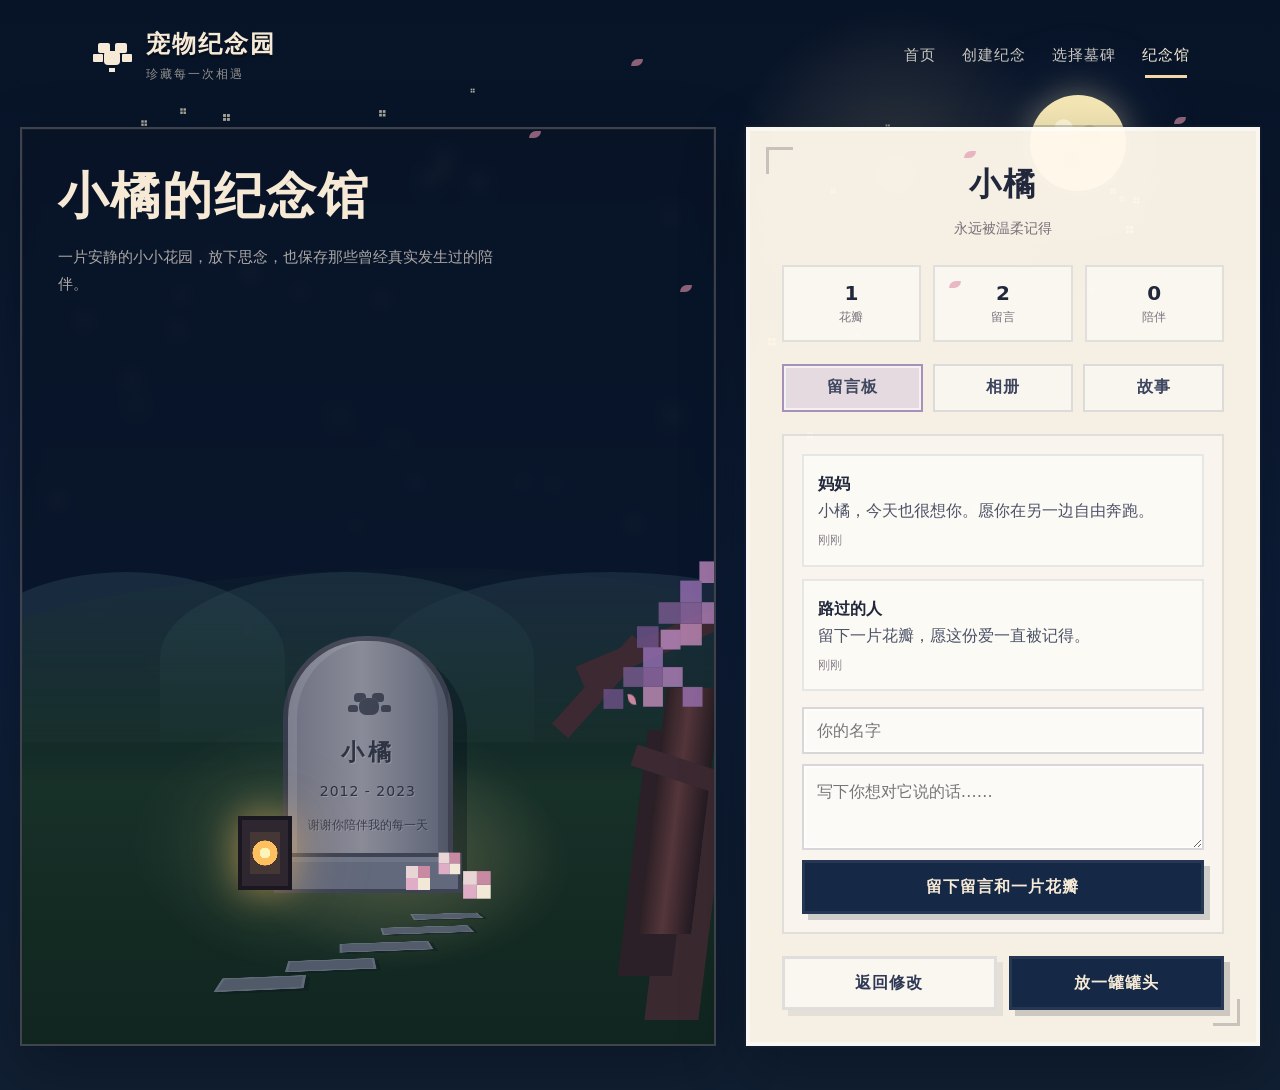
==== cemetery.html @ 78998646 "Create cemetery.html" ====
<!DOCTYPE html>
<html lang="zh-CN">
<head>
  <meta charset="UTF-8" />
  <meta name="viewport" content="width=device-width, initial-scale=1.0" />
  <title>纪念馆｜宠物纪念园</title>

  <style>
    :root {
      --night-1: #071326;
      --night-2: #0d1d38;
      --cream: #f6ead6;
      --gold: #f4d7a6;
      --paper: rgba(255, 248, 236, 0.96);
      --paper-text: #27304a;
      --line: rgba(255, 236, 205, 0.22);
      --panel: rgba(9, 20, 39, 0.74);
      --muted: rgba(247, 239, 226, 0.68);
      --pink: #e7a9b9;
      --lavender: #b8a7d8;
    }

    * {
      box-sizing: border-box;
    }

    body {
      margin: 0;
      min-height: 100vh;
      font-family:
        "Microsoft YaHei",
        "PingFang SC",
        "Noto Sans SC",
        system-ui,
        sans-serif;
      color: var(--cream);
      background:
        radial-gradient(circle at 70% 16%, rgba(244, 215, 166, 0.18), transparent 13%),
        linear-gradient(180deg, var(--night-1), var(--night-2) 56%, #101f32);
      overflow-x: hidden;
    }

    a {
      color: inherit;
      text-decoration: none;
    }

    button,
    input,
    textarea {
      font: inherit;
    }

    .page {
      position: relative;
      min-height: 100vh;
      overflow: hidden;
      padding-bottom: 44px;
    }

    .stars,
    .petals {
      position: absolute;
      inset: 0;
      pointer-events: none;
    }

    .stars {
      z-index: 1;
    }

    .petals {
      z-index: 20;
    }

    .star {
      position: absolute;
      width: 3px;
      height: 3px;
      background: #fff6d6;
      box-shadow:
        4px 0 #fff6d6,
        0 4px #fff6d6,
        4px 4px #fff6d6;
      opacity: 0.65;
      animation: twinkle 4s ease-in-out infinite;
    }

    @keyframes twinkle {
      0%, 100% {
        opacity: 0.28;
        transform: scale(0.8);
      }

      50% {
        opacity: 0.92;
        transform: scale(1);
      }
    }

    .moon {
      position: absolute;
      right: 12%;
      top: 95px;
      width: 96px;
      height: 96px;
      border-radius: 50%;
      background:
        radial-gradient(circle at 35% 35%, #fff9d8 0 10%, transparent 11%),
        radial-gradient(circle at 62% 42%, rgba(165, 150, 120, 0.28) 0 12%, transparent 13%),
        radial-gradient(circle at 43% 68%, rgba(150, 139, 116, 0.23) 0 10%, transparent 11%),
        #f6e8b6;
      box-shadow:
        0 0 32px rgba(255, 236, 180, 0.38),
        0 0 90px rgba(194, 189, 255, 0.16);
      z-index: 2;
    }

    .header {
      position: relative;
      z-index: 40;
      display: flex;
      align-items: center;
      justify-content: space-between;
      padding: 28px 7vw 0;
    }

    .brand {
      display: flex;
      align-items: center;
      gap: 14px;
    }

    .brand-mark {
      width: 42px;
      height: 42px;
      position: relative;
      image-rendering: pixelated;
    }

    .brand-mark::before {
      content: "";
      position: absolute;
      left: 14px;
      top: 16px;
      width: 16px;
      height: 14px;
      background: var(--cream);
      box-shadow:
        -8px -10px 0 -2px var(--cream),
        9px -10px 0 -2px var(--cream),
        -14px 0 0 -3px var(--cream),
        15px 0 0 -3px var(--cream),
        0 12px 0 -5px var(--cream);
      border-radius: 4px;
    }

    .brand-title {
      display: block;
      font-size: 24px;
      letter-spacing: 2px;
      color: var(--cream);
      font-weight: 700;
      text-shadow: 0 3px 0 rgba(0, 0, 0, 0.25);
    }

    .brand-subtitle {
      display: block;
      margin-top: 6px;
      font-size: 12px;
      letter-spacing: 2px;
      color: rgba(246, 234, 214, 0.58);
    }

    .nav {
      display: flex;
      align-items: center;
      gap: 26px;
      color: rgba(255, 248, 236, 0.78);
      font-size: 15px;
      letter-spacing: 1px;
    }

    .nav a {
      position: relative;
      padding: 8px 0;
    }

    .nav a.active {
      color: var(--cream);
    }

    .nav a.active::after {
      content: "";
      position: absolute;
      left: 3px;
      right: 3px;
      bottom: -5px;
      height: 3px;
      background: var(--gold);
    }

    .memorial-shell {
      position: relative;
      z-index: 5;
      width: min(1240px, calc(100% - 40px));
      margin: 44px auto 0;
      display: grid;
      grid-template-columns: 1.15fr 0.85fr;
      gap: 30px;
      align-items: stretch;
    }

    .garden-card {
      position: relative;
      min-height: 720px;
      background: var(--panel);
      border: 2px solid var(--line);
      box-shadow:
        0 22px 60px rgba(0, 0, 0, 0.26),
        inset 0 0 0 1px rgba(255, 255, 255, 0.04);
      backdrop-filter: blur(8px);
      overflow: hidden;
    }

    .garden-title {
      position: relative;
      z-index: 8;
      padding: 34px 36px 0;
      max-width: 520px;
    }

    .garden-title h1 {
      margin: 0;
      font-size: clamp(34px, 4vw, 50px);
      letter-spacing: 2px;
      color: var(--cream);
    }

    .garden-title p {
      margin: 14px 0 0;
      color: var(--muted);
      line-height: 1.8;
      font-size: 15px;
    }

    .garden {
      position: absolute;
      inset: 0;
      overflow: hidden;
    }

    .hill {
      position: absolute;
      bottom: 33%;
      height: 170px;
      background: rgba(39, 63, 79, 0.52);
      border-radius: 50% 50% 0 0;
      z-index: 1;
    }

    .hill.one {
      left: -8%;
      width: 46%;
    }

    .hill.two {
      left: 20%;
      width: 54%;
      background: rgba(49, 74, 89, 0.42);
    }

    .hill.three {
      right: -18%;
      width: 66%;
      background: rgba(38, 58, 77, 0.55);
    }

    .ground {
      position: absolute;
      left: -10%;
      right: -10%;
      bottom: 0;
      height: 52%;
      background:
        radial-gradient(ellipse at 55% 62%, rgba(246, 204, 119, 0.18), transparent 25%),
        radial-gradient(ellipse at 47% 58%, rgba(143, 168, 141, 0.22), transparent 34%),
        linear-gradient(180deg, rgba(35, 73, 74, 0.08), #173028 45%, #10251f 100%);
      border-radius: 60% 40% 0 0 / 22% 18% 0 0;
      z-index: 2;
    }

    .path {
      position: absolute;
      left: 18%;
      bottom: 5%;
      width: 65%;
      height: 36%;
      z-index: 3;
      transform: perspective(320px) rotateX(58deg) rotateZ(-5deg);
      transform-origin: bottom center;
    }

    .stone-step {
      position: absolute;
      width: 92px;
      height: 30px;
      background: #5d6579;
      border: 3px solid rgba(255, 255, 255, 0.12);
      box-shadow: 5px 5px 0 rgba(10, 16, 30, 0.35);
      opacity: 0.82;
    }

    .stone-step.s1 { left: 14%; bottom: 8%; }
    .stone-step.s2 { left: 29%; bottom: 20%; width: 106px; }
    .stone-step.s3 { left: 43%; bottom: 35%; width: 124px; }
    .stone-step.s4 { left: 57%; bottom: 53%; width: 138px; }
    .stone-step.s5 { left: 70%; bottom: 72%; width: 118px; }

    .tree {
      position: absolute;
      right: -70px;
      bottom: 110px;
      width: 260px;
      height: 360px;
      z-index: 5;
      pointer-events: none;
    }

    .trunk {
      position: absolute;
      right: 78px;
      bottom: 0;
      width: 54px;
      height: 246px;
      background:
        linear-gradient(90deg, #2a1f24, #54363b 45%, #241b22);
      box-shadow:
        -14px 42px 0 #2b2027,
        18px 86px 0 #3b2930;
      transform: skewX(-7deg);
    }

    .branch {
      position: absolute;
      background: #3c2931;
      height: 22px;
      transform-origin: left center;
    }

    .branch.b1 {
      width: 170px;
      right: 34px;
      top: 92px;
      transform: rotate(-23deg);
    }

    .branch.b2 {
      width: 120px;
      right: 104px;
      top: 146px;
      transform: rotate(-48deg);
    }

    .branch.b3 {
      width: 130px;
      right: 20px;
      top: 170px;
      transform: rotate(18deg);
    }

    .blossom {
      position: absolute;
      width: 18px;
      height: 18px;
      background: #8d659f;
      box-shadow:
        18px 0 #a77ab1,
        -18px 0 #735789,
        0 18px #b784b0,
        0 -18px #8e6aaa,
        36px 18px #956ca7,
        -36px 20px #694f82,
        16px -34px #b181b6;
      opacity: 0.88;
    }

    .blossom.c1 { right: 8px; top: 54px; }
    .blossom.c2 { right: 84px; top: 30px; transform: scale(1.2); }
    .blossom.c3 { right: 122px; top: 94px; transform: scale(1.1); }
    .blossom.c4 { right: 20px; top: 134px; transform: scale(0.9); }

    .main-tomb-wrap {
      position: absolute;
      left: 50%;
      bottom: 112px;
      width: 280px;
      height: 380px;
      transform: translateX(-50%);
      z-index: 12;
    }

    .main-tomb {
      position: absolute;
      left: 50%;
      bottom: 64px;
      width: 170px;
      height: 232px;
      transform: translateX(-50%);
      background: linear-gradient(90deg, #6e7182, #8a8b98 46%, #5c6375);
      border: 5px solid rgba(27, 31, 45, 0.58);
      box-shadow:
        inset 9px 0 0 rgba(255, 255, 255, 0.1),
        inset -10px -8px 0 rgba(0, 0, 0, 0.12),
        14px 14px 0 rgba(5, 12, 24, 0.32);
      transition: 0.25s ease;
    }

    .main-tomb.round {
      border-radius: 82px 82px 8px 8px;
    }

    .main-tomb.soft {
      border-radius: 38px 38px 8px 8px;
    }

    .main-tomb.tall {
      width: 146px;
      height: 260px;
      border-radius: 74px 74px 8px 8px;
    }

    .main-tomb.wide {
      width: 210px;
      height: 198px;
      border-radius: 72px 72px 8px 8px;
    }

    .main-tomb.dark {
      background: linear-gradient(90deg, #4f5364, #747789 46%, #444c5f);
    }

    .main-tomb.pale {
      background: linear-gradient(90deg, #858894, #b4b1b0 46%, #767d8c);
    }

    .main-tomb::before {
      content: "";
      position: absolute;
      left: -14px;
      right: -14px;
      bottom: -30px;
      height: 32px;
      background: #62697c;
      border: 4px solid rgba(27, 31, 45, 0.5);
      box-shadow: inset 5px 5px 0 rgba(255, 255, 255, 0.08);
    }

    .paw-on-stone {
      position: absolute;
      left: 50%;
      top: 42px;
      transform: translateX(-50%);
      width: 42px;
      height: 36px;
    }

    .paw-on-stone::before {
      content: "";
      position: absolute;
      left: 12px;
      top: 15px;
      width: 20px;
      height: 17px;
      background: rgba(39, 45, 62, 0.75);
      border-radius: 8px 8px 7px 7px;
      box-shadow:
        -9px -9px 0 -4px rgba(39, 45, 62, 0.75),
        9px -9px 0 -4px rgba(39, 45, 62, 0.75),
        -16px 2px 0 -5px rgba(39, 45, 62, 0.75),
        17px 2px 0 -5px rgba(39, 45, 62, 0.75);
    }

    .stone-text {
      position: absolute;
      left: 16px;
      right: 16px;
      top: 96px;
      text-align: center;
      color: rgba(24, 31, 48, 0.82);
      text-shadow: 1px 1px 0 rgba(255, 255, 255, 0.18);
    }

    .pet-name {
      display: block;
      font-weight: 800;
      font-size: 23px;
      letter-spacing: 4px;
      margin-bottom: 12px;
    }

    .pet-years {
      display: block;
      font-size: 14px;
      letter-spacing: 1px;
      line-height: 1.7;
    }

    .epitaph {
      display: block;
      margin-top: 12px;
      font-size: 12px;
      line-height: 1.5;
      opacity: 0.86;
    }

    .lantern {
      position: absolute;
      left: 10px;
      bottom: 42px;
      width: 54px;
      height: 74px;
      background: #2f2730;
      border: 4px solid #1a1720;
      z-index: 14;
      box-shadow:
        0 0 38px rgba(255, 192, 96, 0.55),
        0 0 90px rgba(255, 192, 96, 0.2);
    }

    .lantern::before {
      content: "";
      position: absolute;
      left: 8px;
      right: 8px;
      top: 12px;
      bottom: 12px;
      background:
        radial-gradient(circle, #fff4b7 0 20%, #ffc15f 21% 48%, rgba(255, 193, 95, 0.1) 49%);
    }

    .flower-bed {
      position: absolute;
      right: 6px;
      bottom: 40px;
      width: 96px;
      height: 64px;
      z-index: 14;
    }

    .flower {
      position: absolute;
      width: 12px;
      height: 12px;
      background: #e9d4d6;
      box-shadow:
        12px 0 #c88aa2,
        0 12px #dfadc5,
        12px 12px #f2e8d8;
    }

    .flower.f1 { left: 0; bottom: 14px; }
    .flower.f2 { left: 32px; bottom: 28px; transform: scale(0.9); }
    .flower.f3 { left: 58px; bottom: 8px; transform: scale(1.15); }

    .can {
      position: absolute;
      left: 112px;
      bottom: 44px;
      width: 38px;
      height: 28px;
      background: #c98b9a;
      border: 3px solid rgba(26, 22, 30, 0.72);
      z-index: 15;
      display: none;
      box-shadow: inset 0 5px 0 rgba(255,255,255,0.2);
    }

    .can.show {
      display: block;
    }

    .cat {
      position: absolute;
      left: -90px;
      bottom: 51px;
      width: 70px;
      height: 50px;
      z-index: 16;
      opacity: 0;
      transition: 1.4s ease;
    }

    .cat.show {
      left: 72px;
      opacity: 1;
    }

    .cat-body {
      position: absolute;
      left: 16px;
      top: 18px;
      width: 44px;
      height: 24px;
      background: #d8c0a8;
      border-radius: 12px 12px 10px 10px;
      box-shadow: inset -10px 0 0 #7a5b52;
    }

    .cat-head {
      position: absolute;
      left: 0;
      top: 7px;
      width: 36px;
      height: 32px;
      background: #d8c0a8;
      border-radius: 11px 11px 13px 13px;
      box-shadow: inset -7px 0 0 #7a5b52;
    }

    .cat-head::before,
    .cat-head::after {
      content: "";
      position: absolute;
      top: -8px;
      width: 14px;
      height: 14px;
      background: #d8c0a8;
      transform: rotate(45deg);
    }

    .cat-head::before {
      left: 3px;
    }

    .cat-head::after {
      right: 3px;
      background: #7a5b52;
    }

    .cat-eyes {
      position: absolute;
      left: 10px;
      top: 16px;
      width: 5px;
      height: 5px;
      background: #1e2431;
      box-shadow: 13px 0 0 #1e2431;
    }

    .cat-tail {
      position: absolute;
      right: 0;
      top: 12px;
      width: 18px;
      height: 10px;
      border-top: 5px solid #7a5b52;
      border-right: 5px solid #7a5b52;
      border-radius: 0 12px 0 0;
    }

    .info-card {
      position: relative;
      padding: 32px;
      background: var(--paper);
      color: var(--paper-text);
      border: 4px solid rgba(255, 255, 255, 0.58);
      box-shadow:
        0 0 0 2px rgba(35, 43, 65, 0.22),
        0 22px 60px rgba(0, 0, 0, 0.26);
      min-height: 720px;
    }

    .info-card::before,
    .info-card::after {
      content: "";
      position: absolute;
      width: 24px;
      height: 24px;
      border-color: rgba(64, 59, 72, 0.25);
      border-style: solid;
    }

    .info-card::before {
      top: 16px;
      left: 16px;
      border-width: 3px 0 0 3px;
    }

    .info-card::after {
      right: 16px;
      bottom: 16px;
      border-width: 0 3px 3px 0;
    }

    .info-head {
      text-align: center;
      margin-bottom: 24px;
    }

    .info-head h2 {
      margin: 0;
      font-size: 32px;
      letter-spacing: 2px;
      color: #22283c;
    }

    .info-head p {
      margin: 10px 0 0;
      color: #77717a;
      line-height: 1.7;
      font-size: 14px;
    }

    .stats {
      display: grid;
      grid-template-columns: repeat(3, 1fr);
      gap: 12px;
      margin-bottom: 22px;
    }

    .stat {
      padding: 14px 10px;
      background: rgba(255, 255, 255, 0.42);
      border: 2px solid rgba(47, 56, 84, 0.12);
      text-align: center;
    }

    .stat strong {
      display: block;
      font-size: 20px;
      color: #22283c;
    }

    .stat span {
      display: block;
      margin-top: 4px;
      font-size: 12px;
      color: #7b7480;
    }

    .tab-buttons {
      display: grid;
      grid-template-columns: repeat(3, 1fr);
      gap: 10px;
      margin: 22px 0;
    }

    .tab-button {
      min-height: 48px;
      border: 2px solid rgba(47, 56, 84, 0.14);
      background: rgba(255, 255, 255, 0.4);
      color: #3d455f;
      cursor: pointer;
      font-weight: 700;
      letter-spacing: 1px;
    }

    .tab-button.active {
      background: rgba(184, 167, 216, 0.28);
      border-color: rgba(130, 102, 164, 0.62);
      box-shadow: inset 0 0 0 2px rgba(255,255,255,0.62);
    }

    .tab-panel {
      display: none;
      min-height: 250px;
      padding: 18px;
      background: rgba(255, 255, 255, 0.38);
      border: 2px solid rgba(47, 56, 84, 0.12);
    }

    .tab-panel.active {
      display: block;
    }

    .message-list {
      display: grid;
      gap: 12px;
      margin-bottom: 16px;
    }

    .message {
      padding: 14px;
      background: rgba(255, 255, 255, 0.42);
      border: 2px solid rgba(47, 56, 84, 0.1);
      color: #4d5368;
      line-height: 1.7;
    }

    .message strong {
      color: #22283c;
    }

    .message small {
      display: block;
      color: #8a8490;
      margin-top: 6px;
      font-size: 12px;
    }

    .message-form {
      display: grid;
      gap: 10px;
    }

    input,
    textarea {
      width: 100%;
      border: 2px solid rgba(47, 56, 84, 0.18);
      background: rgba(255, 255, 255, 0.56);
      color: #2f3854;
      outline: none;
      padding: 12px 13px;
      box-shadow: inset 0 0 0 2px rgba(255,255,255,0.45);
    }

    textarea {
      min-height: 86px;
      resize: vertical;
      line-height: 1.7;
    }

    .album-empty,
    .story-text {
      color: #53596e;
      line-height: 1.9;
      font-size: 14px;
    }

    .album-grid {
      display: grid;
      grid-template-columns: repeat(3, 1fr);
      gap: 12px;
      margin-top: 14px;
    }

    .album-item {
      aspect-ratio: 1;
      display: grid;
      place-items: center;
      background:
        linear-gradient(135deg, rgba(184, 167, 216, 0.24), rgba(244, 215, 166, 0.22));
      border: 2px solid rgba(47, 56, 84, 0.12);
      color: #7b7480;
      font-size: 13px;
      text-align: center;
      padding: 8px;
    }

    .actions {
      display: grid;
      grid-template-columns: 1fr 1fr;
      gap: 12px;
      margin-top: 22px;
    }

    .pixel-button {
      min-height: 54px;
      border: 0;
      cursor: pointer;
      display: inline-flex;
      align-items: center;
      justify-content: center;
      gap: 10px;
      padding: 0 20px;
      font-weight: 700;
      letter-spacing: 1px;
      transition: transform 0.15s ease, filter 0.15s ease;
    }

    .pixel-button:hover {
      transform: translateY(-2px);
      filter: brightness(1.04);
    }

    .pixel-button.primary {
      background: #152846;
      color: var(--cream);
      box-shadow:
        inset 0 0 0 3px rgba(255, 255, 255, 0.07),
        6px 6px 0 rgba(19, 25, 42, 0.18);
    }

    .pixel-button.secondary {
      background: rgba(255, 255, 255, 0.48);
      color: #2f3854;
      box-shadow:
        inset 0 0 0 3px rgba(47, 56, 84, 0.13),
        6px 6px 0 rgba(47, 56, 84, 0.08);
    }

    .single-petal {
      position: absolute;
      width: 12px;
      height: 7px;
      background: #dd91aa;
      opacity: 0.78;
      border-radius: 10px 0 10px 0;
      image-rendering: pixelated;
      animation: singleFall 3.8s ease-in forwards;
    }

    @keyframes singleFall {
      0% {
        transform: translate3d(0, -30px, 0) rotate(0deg);
        opacity: 0;
      }

      15% {
        opacity: 0.85;
      }

      100% {
        transform: translate3d(var(--drift), 58vh, 0) rotate(260deg);
        opacity: 0.9;
      }
    }

    .petal {
      position: absolute;
      width: 12px;
      height: 7px;
      background: #dd91aa;
      opacity: 0.62;
      border-radius: 10px 0 10px 0;
      animation: fall linear infinite;
      image-rendering: pixelated;
    }

    @keyframes fall {
      0% {
        transform: translate3d(0, -8vh, 0) rotate(0deg);
        opacity: 0;
      }

      12% {
        opacity: 0.72;
      }

      100% {
        transform: translate3d(var(--drift), 105vh, 0) rotate(260deg);
        opacity: 0;
      }
    }

    .toast {
      position: fixed;
      left: 50%;
      bottom: 34px;
      transform: translateX(-50%) translateY(20px);
      padding: 14px 22px;
      background: rgba(8, 17, 33, 0.94);
      color: var(--cream);
      border: 2px solid rgba(246, 234, 214, 0.22);
      box-shadow: 0 14px 40px rgba(0, 0, 0, 0.35);
      opacity: 0;
      pointer-events: none;
      transition: 0.25s ease;
      z-index: 99;
      letter-spacing: 1px;
    }

    .toast.show {
      opacity: 1;
      transform: translateX(-50%) translateY(0);
    }

    @media (max-width: 980px) {
      .header {
        padding: 22px 22px 0;
      }

      .nav {
        display: none;
      }

      .memorial-shell {
        grid-template-columns: 1fr;
        width: min(760px, calc(100% - 32px));
      }

      .garden-card,
      .info-card {
        min-height: 620px;
      }
    }

    @media (max-width: 620px) {
      .info-card {
        padding: 28px 22px;
      }

      .stats,
      .tab-buttons,
      .actions {
        grid-template-columns: 1fr;
      }

      .main-tomb-wrap {
        transform: translateX(-50%) scale(0.86);
      }

      .tree {
        right: -130px;
        transform: scale(0.78);
        transform-origin: bottom right;
      }
    }
  </style>
</head>

<body>
  <main class="page">
    <div class="stars" id="stars"></div>
    <div class="moon" aria-hidden="true"></div>
    <div class="petals" id="petals"></div>

    <header class="header">
      <a class="brand" href="index.html">
        <span class="brand-mark" aria-hidden="true"></span>
        <span>
          <span class="brand-title">宠物纪念园</span>
          <span class="brand-subtitle">珍藏每一次相遇</span>
        </span>
      </a>

      <nav class="nav" aria-label="主导航">
        <a href="index.html">首页</a>
        <a href="create.html">创建纪念</a>
        <a href="select-stone.html">选择墓碑</a>
        <a class="active" href="#">纪念馆</a>
      </nav>
    </header>

    <section class="memorial-shell">
      <section class="garden-card">
        <div class="garden-title">
          <h1 id="pageTitle">小橘的纪念馆</h1>
          <p id="pageSubtitle">
            一片安静的小小花园，放下思念，也保存那些曾经真实发生过的陪伴。
          </p>
        </div>

        <div class="garden">
          <div class="hill one"></div>
          <div class="hill two"></div>
          <div class="hill three"></div>
          <div class="ground"></div>

          <div class="path" aria-hidden="true">
            <span class="stone-step s1"></span>
            <span class="stone-step s2"></span>
            <span class="stone-step s3"></span>
            <span class="stone-step s4"></span>
            <span class="stone-step s5"></span>
          </div>

          <div class="tree" aria-hidden="true">
            <div class="trunk"></div>
            <div class="branch b1"></div>
            <div class="branch b2"></div>
            <div class="branch b3"></div>
            <div class="blossom c1"></div>
            <div class="blossom c2"></div>
            <div class="blossom c3"></div>
            <div class="blossom c4"></div>
          </div>

          <div class="main-tomb-wrap">
            <div class="main-tomb round" id="mainTomb">
              <div class="paw-on-stone"></div>
              <div class="stone-text">
                <span class="pet-name" id="previewName">小橘</span>
                <span class="pet-years" id="previewYears">2012 - 2023</span>
                <span class="epitaph" id="previewEpitaph">谢谢你陪伴我的每一天</span>
              </div>
            </div>

            <div class="lantern" aria-hidden="true"></div>

            <div class="flower-bed" aria-hidden="true">
              <span class="flower f1"></span>
              <span class="flower f2"></span>
              <span class="flower f3"></span>
            </div>

            <div class="can" id="foodCan" aria-hidden="true"></div>

            <div class="cat" id="cat" aria-hidden="true">
              <div class="cat-tail"></div>
              <div class="cat-body"></div>
              <div class="cat-head">
                <div class="cat-eyes"></div>
              </div>
            </div>
          </div>
        </div>
      </section>

      <aside class="info-card">
        <div class="info-head">
          <h2 id="cardTitle">小橘</h2>
          <p id="cardSubtitle">永远被温柔记得</p>
        </div>

        <div class="stats">
          <div class="stat">
            <strong id="petalCount">1</strong>
            <span>花瓣</span>
          </div>

          <div class="stat">
            <strong id="messageCount">2</strong>
            <span>留言</span>
          </div>

          <div class="stat">
            <strong id="companionCount">0</strong>
            <span>陪伴</span>
          </div>
        </div>

        <div class="tab-buttons">
          <button class="tab-button active" type="button" data-tab="messages">留言板</button>
          <button class="tab-button" type="button" data-tab="album">相册</button>
          <button class="tab-button" type="button" data-tab="story">故事</button>
        </div>

        <section class="tab-panel active" id="messages">
          <div class="message-list" id="messageList"></div>

          <form class="message-form" id="messageForm">
            <input id="visitorName" type="text" placeholder="你的名字" />
            <textarea id="visitorMessage" placeholder="写下你想对它说的话……"></textarea>
            <button class="pixel-button primary" type="submit">留下留言和一片花瓣</button>
          </form>
        </section>

        <section class="tab-panel" id="album">
          <div class="album-empty">
            照片上传预览已经在创建页做好了。下一步我们会把照片真正带到这里，分成公开照片、隐私照片和墓碑展示照片。
          </div>

          <div class="album-grid">
            <div class="album-item">照片位置</div>
            <div class="album-item">照片位置</div>
            <div class="album-item">照片位置</div>
          </div>
        </section>

        <section class="tab-panel" id="story">
          <div class="story-text" id="storyText">
            这里会显示它的故事。
          </div>
        </section>

        <div class="actions">
          <button class="pixel-button secondary" type="button" id="editButton">返回修改</button>
          <button class="pixel-button primary" type="button" id="foodButton">放一罐罐头</button>
        </div>
      </aside>
    </section>
  </main>

  <div class="toast" id="toast"></div>

  <script>
    const stars = document.getElementById("stars");
    const petals = document.getElementById("petals");
    const toast = document.getElementById("toast");

    const pageTitle = document.getElementById("pageTitle");
    const previewName = document.getElementById("previewName");
    const previewYears = document.getElementById("previewYears");
    const previewEpitaph = document.getElementById("previewEpitaph");
    const cardTitle = document.getElementById("cardTitle");
    const cardSubtitle = document.getElementById("cardSubtitle");
    const mainTomb = document.getElementById("mainTomb");
    const storyText = document.getElementById("storyText");

    const petalCount = document.getElementById("petalCount");
    const messageCount = document.getElementById("messageCount");
    const companionCount = document.getElementById("companionCount");
    const messageList = document.getElementById("messageList");

    const foodCan = document.getElementById("foodCan");
    const cat = document.getElementById("cat");

    let messages = [];
    let petalsTotal = 1;
    let companionTotal = 0;

    function random(min, max) {
      return Math.random() * (max - min) + min;
    }

    function createStars() {
      for (let i = 0; i < 46; i += 1) {
        const star = document.createElement("span");
        star.className = "star";
        star.style.left = `${random(4, 96)}%`;
        star.style.top = `${random(8, 62)}%`;
        star.style.animationDelay = `${random(0, 4)}s`;
        star.style.transform = `scale(${random(0.55, 1.1)})`;
        stars.appendChild(star);
      }
    }

    function createPetals() {
      for (let i = 0; i < 12; i += 1) {
        const petal = document.createElement("span");
        petal.className = "petal";
        petal.style.left = `${random(8, 95)}%`;
        petal.style.top = `${random(-30, 30)}%`;
        petal.style.setProperty("--drift", `${random(-80, 80)}px`);
        petal.style.animationDuration = `${random(15, 25)}s`;
        petal.style.animationDelay = `${random(0, 15)}s`;
        petals.appendChild(petal);
      }
    }

    function dropSinglePetal() {
      const petal = document.createElement("span");
      petal.className = "single-petal";
      petal.style.left = `${random(42, 62)}%`;
      petal.style.top = "16%";
      petal.style.setProperty("--drift", `${random(-60, 60)}px`);
      petals.appendChild(petal);

      setTimeout(() => {
        petal.remove();
      }, 4200);
    }

    function showToast(message) {
      toast.textContent = message;
      toast.classList.add("show");

      window.clearTimeout(showToast.timer);
      showToast.timer = window.setTimeout(() => {
        toast.classList.remove("show");
      }, 1900);
    }

    function getDraft() {
      try {
        return JSON.parse(localStorage.getItem("petMemorialDraft")) || null;
      } catch (error) {
        return null;
      }
    }

    function saveDraft(draft) {
      localStorage.setItem("petMemorialDraft", JSON.stringify(draft));
    }

    function formatYears(draft) {
      const birth = draft.birthDate ? draft.birthDate.slice(0, 4) : "";
      const death = draft.deathDate ? draft.deathDate.slice(0, 4) : "";

      if (birth && death) {
        return `${birth} - ${death}`;
      }

      if (death) {
        return `离开于 ${death}`;
      }

      return "永远被爱";
    }

    function applyStone(stone) {
      const shape = stone?.shape || "round";
      const color = stone?.color || "normal";

      mainTomb.className = `main-tomb ${shape}`;

      if (color !== "normal") {
        mainTomb.classList.add(color);
      }
    }

    function loadMemorial() {
      const draft = getDraft();

      if (!draft) {
        messages = [
          {
            name: "妈妈",
            text: "小橘，今天也很想你。愿你在另一边自由奔跑。",
            time: "刚刚"
          },
          {
            name: "路过的人",
            text: "留下一片花瓣，愿这份爱一直被记得。",
            time: "刚刚"
          }
        ];

        renderMessages();
        return;
      }

      const name = draft.petName || "小橘";
      const years = formatYears(draft);
      const epitaph = draft.epitaph || "谢谢你陪伴我的每一天";

      pageTitle.textContent = `${name}的纪念馆`;
      previewName.textContent = name;
      previewYears.textContent = years;
      previewEpitaph.textContent = epitaph;
      cardTitle.textContent = name;
      cardSubtitle.textContent = epitaph;

      storyText.textContent = draft.story || "这里还没有写下故事。你可以回到创建页面，为它补上一段属于你们的回忆。";

      applyStone(draft.stone);

      messages = draft.messages || [
        {
          name: "妈妈",
          text: `${name}，今天也很想你。愿你在另一边自由奔跑。`,
          time: "刚刚"
        },
        {
          name: "路过的人",
          text: "留下一片花瓣，愿这份爱一直被记得。",
          time: "刚刚"
        }
      ];

      petalsTotal = draft.petalsTotal || 1;
      companionTotal = draft.companionTotal || 0;

      if (companionTotal > 0) {
        foodCan.classList.add("show");
        cat.classList.add("show");
      }

      renderMessages();
      updateStats();
    }

    function renderMessages() {
      messageList.innerHTML = "";

      messages.forEach((message) => {
        const item = document.createElement("div");
        item.className = "message";
        item.innerHTML = `
          <strong>${escapeHTML(message.name)}</strong>
          <div>${escapeHTML(message.text)}</div>
          <small>${escapeHTML(message.time)}</small>
        `;
        messageList.appendChild(item);
      });

      messageCount.textContent = messages.length;
    }

    function updateStats() {
      petalCount.textContent = petalsTotal;
      messageCount.textContent = messages.length;
      companionCount.textContent = companionTotal;
    }

    function escapeHTML(value) {
      return String(value)
        .replaceAll("&", "&amp;")
        .replaceAll("<", "&lt;")
        .replaceAll(">", "&gt;")
        .replaceAll('"', "&quot;")
        .replaceAll("'", "&#039;");
    }

    document.querySelectorAll(".tab-button").forEach((button) => {
      button.addEventListener("click", () => {
        const target = button.dataset.tab;

        document.querySelectorAll(".tab-button").forEach((item) => {
          item.classList.remove("active");
        });

        document.querySelectorAll(".tab-panel").forEach((panel) => {
          panel.classList.remove("active");
        });

        button.classList.add("active");
        document.getElementById(target).classList.add("active");
      });
    });

    document.getElementById("messageForm").addEventListener("submit", (event) => {
      event.preventDefault();

      const nameInput = document.getElementById("visitorName");
      const messageInput = document.getElementById("visitorMessage");

      const name = nameInput.value.trim() || "路过的人";
      const text = messageInput.value.trim();

      if (!text) {
        showToast("请先写下一句话");
        return;
      }

      messages.unshift({
        name,
        text,
        time: "刚刚"
      });

      petalsTotal += 1;

      const draft = getDraft() || {};
      draft.messages = messages;
      draft.petalsTotal = petalsTotal;
      saveDraft(draft);

      nameInput.value = "";
      messageInput.value = "";

      renderMessages();
      updateStats();
      dropSinglePetal();
      showToast("留言已留下，一片花瓣落下了");
    });

    document.getElementById("foodButton").addEventListener("click", () => {
      foodCan.classList.add("show");

      setTimeout(() => {
        cat.classList.add("show");
      }, 300);

      companionTotal = Math.max(companionTotal, 1);

      const draft = getDraft() || {};
      draft.companionTotal = companionTotal;
      saveDraft(draft);

      updateStats();
      showToast("一只小猫被罐头吸引过来了");
    });

    document.getElementById("editButton").addEventListener("click", () => {
      window.location.href = "create.html";
    });

    createStars();
    createPetals();
    loadMemorial();

    setTimeout(() => {
      dropSinglePetal();
    }, 900);
  </script>
</body>
</html>
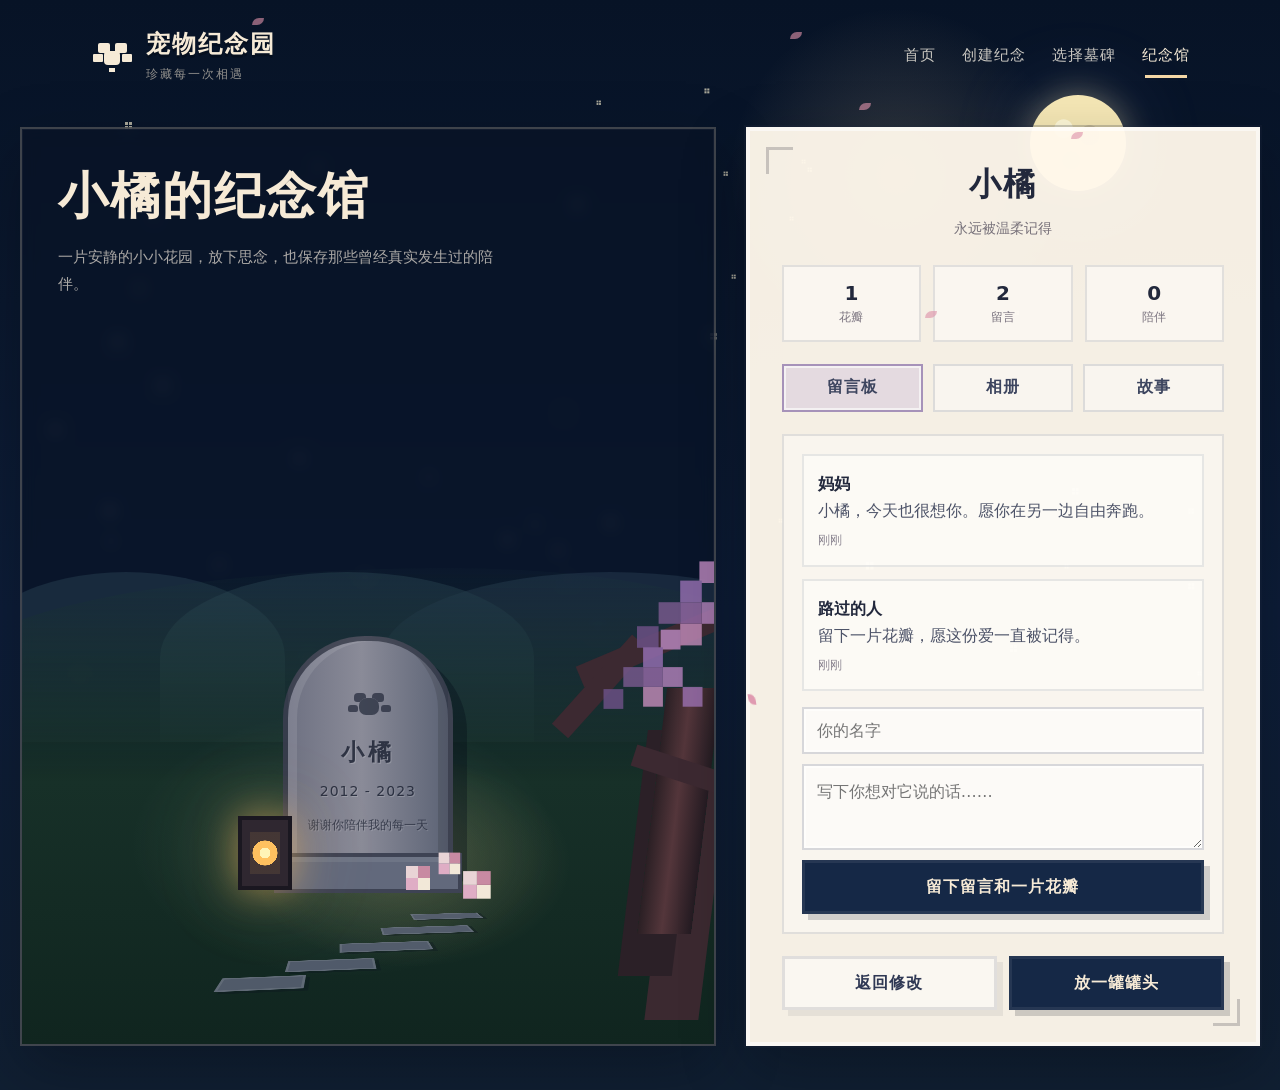
==== commit af64b12c: "Update cemetery.html" ====
--- a/cemetery.html
+++ b/cemetery.html
@@ -1029,7 +1029,7 @@
         <a href="index.html">首页</a>
         <a href="create.html">创建纪念</a>
         <a href="select-stone.html">选择墓碑</a>
-        <a class="active" href="#">纪念馆</a>
+        <a class="active" href="cemetery.html">纪念馆</a>
       </nav>
     </header>
 
@@ -1299,6 +1299,7 @@
         ];
 
         renderMessages();
+        updateStats();
         return;
       }
 
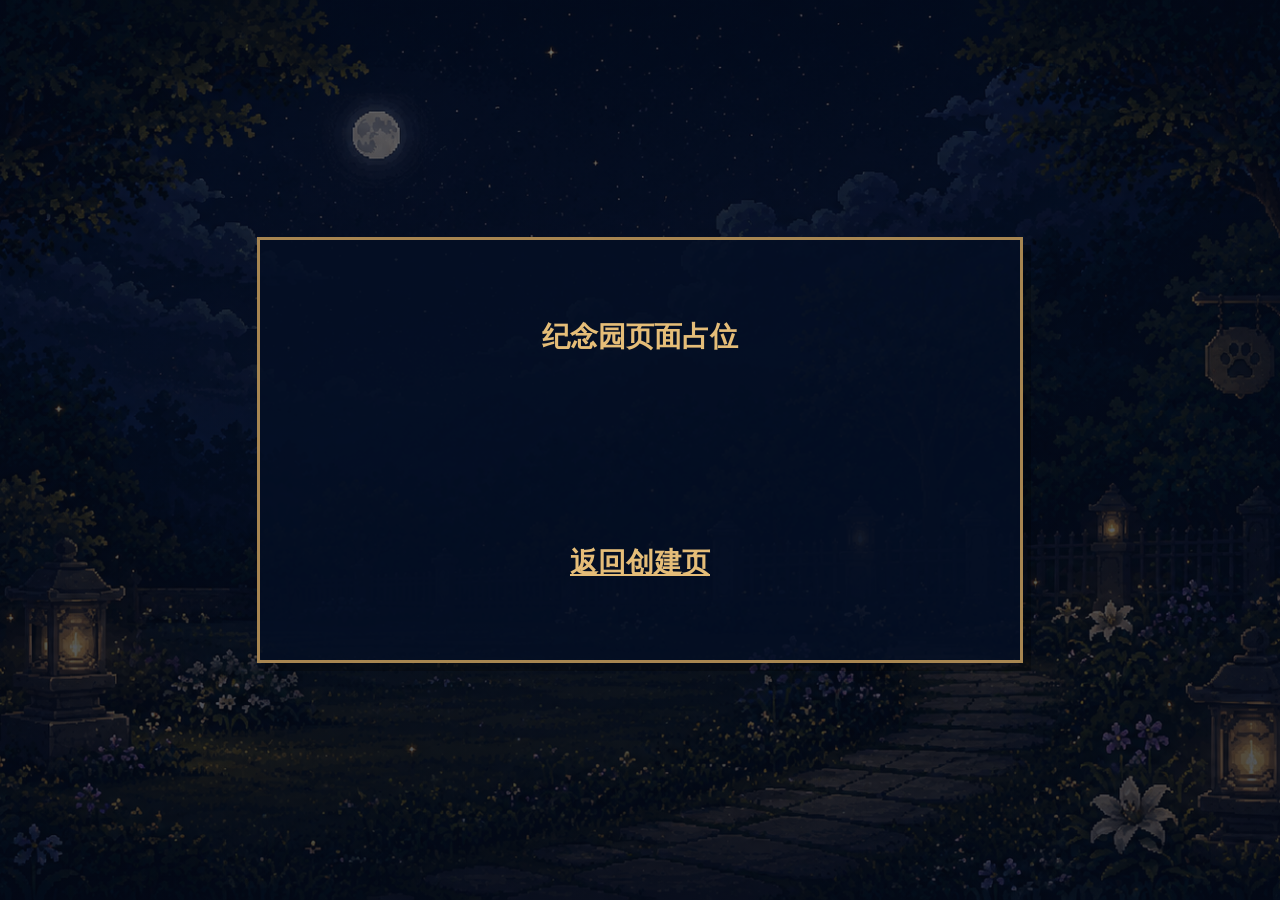
==== commit 3044e4ba: "Add files via upload" ====
--- a/cemetery.html
+++ b/cemetery.html
@@ -1,1461 +1,18 @@
 <!DOCTYPE html>
 <html lang="zh-CN">
 <head>
-  <meta charset="UTF-8" />
-  <meta name="viewport" content="width=device-width, initial-scale=1.0" />
-  <title>纪念馆｜宠物纪念园</title>
-
-  <style>
-    :root {
-      --night-1: #071326;
-      --night-2: #0d1d38;
-      --cream: #f6ead6;
-      --gold: #f4d7a6;
-      --paper: rgba(255, 248, 236, 0.96);
-      --paper-text: #27304a;
-      --line: rgba(255, 236, 205, 0.22);
-      --panel: rgba(9, 20, 39, 0.74);
-      --muted: rgba(247, 239, 226, 0.68);
-      --pink: #e7a9b9;
-      --lavender: #b8a7d8;
-    }
-
-    * {
-      box-sizing: border-box;
-    }
-
-    body {
-      margin: 0;
-      min-height: 100vh;
-      font-family:
-        "Microsoft YaHei",
-        "PingFang SC",
-        "Noto Sans SC",
-        system-ui,
-        sans-serif;
-      color: var(--cream);
-      background:
-        radial-gradient(circle at 70% 16%, rgba(244, 215, 166, 0.18), transparent 13%),
-        linear-gradient(180deg, var(--night-1), var(--night-2) 56%, #101f32);
-      overflow-x: hidden;
-    }
-
-    a {
-      color: inherit;
-      text-decoration: none;
-    }
-
-    button,
-    input,
-    textarea {
-      font: inherit;
-    }
-
-    .page {
-      position: relative;
-      min-height: 100vh;
-      overflow: hidden;
-      padding-bottom: 44px;
-    }
-
-    .stars,
-    .petals {
-      position: absolute;
-      inset: 0;
-      pointer-events: none;
-    }
-
-    .stars {
-      z-index: 1;
-    }
-
-    .petals {
-      z-index: 20;
-    }
-
-    .star {
-      position: absolute;
-      width: 3px;
-      height: 3px;
-      background: #fff6d6;
-      box-shadow:
-        4px 0 #fff6d6,
-        0 4px #fff6d6,
-        4px 4px #fff6d6;
-      opacity: 0.65;
-      animation: twinkle 4s ease-in-out infinite;
-    }
-
-    @keyframes twinkle {
-      0%, 100% {
-        opacity: 0.28;
-        transform: scale(0.8);
-      }
-
-      50% {
-        opacity: 0.92;
-        transform: scale(1);
-      }
-    }
-
-    .moon {
-      position: absolute;
-      right: 12%;
-      top: 95px;
-      width: 96px;
-      height: 96px;
-      border-radius: 50%;
-      background:
-        radial-gradient(circle at 35% 35%, #fff9d8 0 10%, transparent 11%),
-        radial-gradient(circle at 62% 42%, rgba(165, 150, 120, 0.28) 0 12%, transparent 13%),
-        radial-gradient(circle at 43% 68%, rgba(150, 139, 116, 0.23) 0 10%, transparent 11%),
-        #f6e8b6;
-      box-shadow:
-        0 0 32px rgba(255, 236, 180, 0.38),
-        0 0 90px rgba(194, 189, 255, 0.16);
-      z-index: 2;
-    }
-
-    .header {
-      position: relative;
-      z-index: 40;
-      display: flex;
-      align-items: center;
-      justify-content: space-between;
-      padding: 28px 7vw 0;
-    }
-
-    .brand {
-      display: flex;
-      align-items: center;
-      gap: 14px;
-    }
-
-    .brand-mark {
-      width: 42px;
-      height: 42px;
-      position: relative;
-      image-rendering: pixelated;
-    }
-
-    .brand-mark::before {
-      content: "";
-      position: absolute;
-      left: 14px;
-      top: 16px;
-      width: 16px;
-      height: 14px;
-      background: var(--cream);
-      box-shadow:
-        -8px -10px 0 -2px var(--cream),
-        9px -10px 0 -2px var(--cream),
-        -14px 0 0 -3px var(--cream),
-        15px 0 0 -3px var(--cream),
-        0 12px 0 -5px var(--cream);
-      border-radius: 4px;
-    }
-
-    .brand-title {
-      display: block;
-      font-size: 24px;
-      letter-spacing: 2px;
-      color: var(--cream);
-      font-weight: 700;
-      text-shadow: 0 3px 0 rgba(0, 0, 0, 0.25);
-    }
-
-    .brand-subtitle {
-      display: block;
-      margin-top: 6px;
-      font-size: 12px;
-      letter-spacing: 2px;
-      color: rgba(246, 234, 214, 0.58);
-    }
-
-    .nav {
-      display: flex;
-      align-items: center;
-      gap: 26px;
-      color: rgba(255, 248, 236, 0.78);
-      font-size: 15px;
-      letter-spacing: 1px;
-    }
-
-    .nav a {
-      position: relative;
-      padding: 8px 0;
-    }
-
-    .nav a.active {
-      color: var(--cream);
-    }
-
-    .nav a.active::after {
-      content: "";
-      position: absolute;
-      left: 3px;
-      right: 3px;
-      bottom: -5px;
-      height: 3px;
-      background: var(--gold);
-    }
-
-    .memorial-shell {
-      position: relative;
-      z-index: 5;
-      width: min(1240px, calc(100% - 40px));
-      margin: 44px auto 0;
-      display: grid;
-      grid-template-columns: 1.15fr 0.85fr;
-      gap: 30px;
-      align-items: stretch;
-    }
-
-    .garden-card {
-      position: relative;
-      min-height: 720px;
-      background: var(--panel);
-      border: 2px solid var(--line);
-      box-shadow:
-        0 22px 60px rgba(0, 0, 0, 0.26),
-        inset 0 0 0 1px rgba(255, 255, 255, 0.04);
-      backdrop-filter: blur(8px);
-      overflow: hidden;
-    }
-
-    .garden-title {
-      position: relative;
-      z-index: 8;
-      padding: 34px 36px 0;
-      max-width: 520px;
-    }
-
-    .garden-title h1 {
-      margin: 0;
-      font-size: clamp(34px, 4vw, 50px);
-      letter-spacing: 2px;
-      color: var(--cream);
-    }
-
-    .garden-title p {
-      margin: 14px 0 0;
-      color: var(--muted);
-      line-height: 1.8;
-      font-size: 15px;
-    }
-
-    .garden {
-      position: absolute;
-      inset: 0;
-      overflow: hidden;
-    }
-
-    .hill {
-      position: absolute;
-      bottom: 33%;
-      height: 170px;
-      background: rgba(39, 63, 79, 0.52);
-      border-radius: 50% 50% 0 0;
-      z-index: 1;
-    }
-
-    .hill.one {
-      left: -8%;
-      width: 46%;
-    }
-
-    .hill.two {
-      left: 20%;
-      width: 54%;
-      background: rgba(49, 74, 89, 0.42);
-    }
-
-    .hill.three {
-      right: -18%;
-      width: 66%;
-      background: rgba(38, 58, 77, 0.55);
-    }
-
-    .ground {
-      position: absolute;
-      left: -10%;
-      right: -10%;
-      bottom: 0;
-      height: 52%;
-      background:
-        radial-gradient(ellipse at 55% 62%, rgba(246, 204, 119, 0.18), transparent 25%),
-        radial-gradient(ellipse at 47% 58%, rgba(143, 168, 141, 0.22), transparent 34%),
-        linear-gradient(180deg, rgba(35, 73, 74, 0.08), #173028 45%, #10251f 100%);
-      border-radius: 60% 40% 0 0 / 22% 18% 0 0;
-      z-index: 2;
-    }
-
-    .path {
-      position: absolute;
-      left: 18%;
-      bottom: 5%;
-      width: 65%;
-      height: 36%;
-      z-index: 3;
-      transform: perspective(320px) rotateX(58deg) rotateZ(-5deg);
-      transform-origin: bottom center;
-    }
-
-    .stone-step {
-      position: absolute;
-      width: 92px;
-      height: 30px;
-      background: #5d6579;
-      border: 3px solid rgba(255, 255, 255, 0.12);
-      box-shadow: 5px 5px 0 rgba(10, 16, 30, 0.35);
-      opacity: 0.82;
-    }
-
-    .stone-step.s1 { left: 14%; bottom: 8%; }
-    .stone-step.s2 { left: 29%; bottom: 20%; width: 106px; }
-    .stone-step.s3 { left: 43%; bottom: 35%; width: 124px; }
-    .stone-step.s4 { left: 57%; bottom: 53%; width: 138px; }
-    .stone-step.s5 { left: 70%; bottom: 72%; width: 118px; }
-
-    .tree {
-      position: absolute;
-      right: -70px;
-      bottom: 110px;
-      width: 260px;
-      height: 360px;
-      z-index: 5;
-      pointer-events: none;
-    }
-
-    .trunk {
-      position: absolute;
-      right: 78px;
-      bottom: 0;
-      width: 54px;
-      height: 246px;
-      background:
-        linear-gradient(90deg, #2a1f24, #54363b 45%, #241b22);
-      box-shadow:
-        -14px 42px 0 #2b2027,
-        18px 86px 0 #3b2930;
-      transform: skewX(-7deg);
-    }
-
-    .branch {
-      position: absolute;
-      background: #3c2931;
-      height: 22px;
-      transform-origin: left center;
-    }
-
-    .branch.b1 {
-      width: 170px;
-      right: 34px;
-      top: 92px;
-      transform: rotate(-23deg);
-    }
-
-    .branch.b2 {
-      width: 120px;
-      right: 104px;
-      top: 146px;
-      transform: rotate(-48deg);
-    }
-
-    .branch.b3 {
-      width: 130px;
-      right: 20px;
-      top: 170px;
-      transform: rotate(18deg);
-    }
-
-    .blossom {
-      position: absolute;
-      width: 18px;
-      height: 18px;
-      background: #8d659f;
-      box-shadow:
-        18px 0 #a77ab1,
-        -18px 0 #735789,
-        0 18px #b784b0,
-        0 -18px #8e6aaa,
-        36px 18px #956ca7,
-        -36px 20px #694f82,
-        16px -34px #b181b6;
-      opacity: 0.88;
-    }
-
-    .blossom.c1 { right: 8px; top: 54px; }
-    .blossom.c2 { right: 84px; top: 30px; transform: scale(1.2); }
-    .blossom.c3 { right: 122px; top: 94px; transform: scale(1.1); }
-    .blossom.c4 { right: 20px; top: 134px; transform: scale(0.9); }
-
-    .main-tomb-wrap {
-      position: absolute;
-      left: 50%;
-      bottom: 112px;
-      width: 280px;
-      height: 380px;
-      transform: translateX(-50%);
-      z-index: 12;
-    }
-
-    .main-tomb {
-      position: absolute;
-      left: 50%;
-      bottom: 64px;
-      width: 170px;
-      height: 232px;
-      transform: translateX(-50%);
-      background: linear-gradient(90deg, #6e7182, #8a8b98 46%, #5c6375);
-      border: 5px solid rgba(27, 31, 45, 0.58);
-      box-shadow:
-        inset 9px 0 0 rgba(255, 255, 255, 0.1),
-        inset -10px -8px 0 rgba(0, 0, 0, 0.12),
-        14px 14px 0 rgba(5, 12, 24, 0.32);
-      transition: 0.25s ease;
-    }
-
-    .main-tomb.round {
-      border-radius: 82px 82px 8px 8px;
-    }
-
-    .main-tomb.soft {
-      border-radius: 38px 38px 8px 8px;
-    }
-
-    .main-tomb.tall {
-      width: 146px;
-      height: 260px;
-      border-radius: 74px 74px 8px 8px;
-    }
-
-    .main-tomb.wide {
-      width: 210px;
-      height: 198px;
-      border-radius: 72px 72px 8px 8px;
-    }
-
-    .main-tomb.dark {
-      background: linear-gradient(90deg, #4f5364, #747789 46%, #444c5f);
-    }
-
-    .main-tomb.pale {
-      background: linear-gradient(90deg, #858894, #b4b1b0 46%, #767d8c);
-    }
-
-    .main-tomb::before {
-      content: "";
-      position: absolute;
-      left: -14px;
-      right: -14px;
-      bottom: -30px;
-      height: 32px;
-      background: #62697c;
-      border: 4px solid rgba(27, 31, 45, 0.5);
-      box-shadow: inset 5px 5px 0 rgba(255, 255, 255, 0.08);
-    }
-
-    .paw-on-stone {
-      position: absolute;
-      left: 50%;
-      top: 42px;
-      transform: translateX(-50%);
-      width: 42px;
-      height: 36px;
-    }
-
-    .paw-on-stone::before {
-      content: "";
-      position: absolute;
-      left: 12px;
-      top: 15px;
-      width: 20px;
-      height: 17px;
-      background: rgba(39, 45, 62, 0.75);
-      border-radius: 8px 8px 7px 7px;
-      box-shadow:
-        -9px -9px 0 -4px rgba(39, 45, 62, 0.75),
-        9px -9px 0 -4px rgba(39, 45, 62, 0.75),
-        -16px 2px 0 -5px rgba(39, 45, 62, 0.75),
-        17px 2px 0 -5px rgba(39, 45, 62, 0.75);
-    }
-
-    .stone-text {
-      position: absolute;
-      left: 16px;
-      right: 16px;
-      top: 96px;
-      text-align: center;
-      color: rgba(24, 31, 48, 0.82);
-      text-shadow: 1px 1px 0 rgba(255, 255, 255, 0.18);
-    }
-
-    .pet-name {
-      display: block;
-      font-weight: 800;
-      font-size: 23px;
-      letter-spacing: 4px;
-      margin-bottom: 12px;
-    }
-
-    .pet-years {
-      display: block;
-      font-size: 14px;
-      letter-spacing: 1px;
-      line-height: 1.7;
-    }
-
-    .epitaph {
-      display: block;
-      margin-top: 12px;
-      font-size: 12px;
-      line-height: 1.5;
-      opacity: 0.86;
-    }
-
-    .lantern {
-      position: absolute;
-      left: 10px;
-      bottom: 42px;
-      width: 54px;
-      height: 74px;
-      background: #2f2730;
-      border: 4px solid #1a1720;
-      z-index: 14;
-      box-shadow:
-        0 0 38px rgba(255, 192, 96, 0.55),
-        0 0 90px rgba(255, 192, 96, 0.2);
-    }
-
-    .lantern::before {
-      content: "";
-      position: absolute;
-      left: 8px;
-      right: 8px;
-      top: 12px;
-      bottom: 12px;
-      background:
-        radial-gradient(circle, #fff4b7 0 20%, #ffc15f 21% 48%, rgba(255, 193, 95, 0.1) 49%);
-    }
-
-    .flower-bed {
-      position: absolute;
-      right: 6px;
-      bottom: 40px;
-      width: 96px;
-      height: 64px;
-      z-index: 14;
-    }
-
-    .flower {
-      position: absolute;
-      width: 12px;
-      height: 12px;
-      background: #e9d4d6;
-      box-shadow:
-        12px 0 #c88aa2,
-        0 12px #dfadc5,
-        12px 12px #f2e8d8;
-    }
-
-    .flower.f1 { left: 0; bottom: 14px; }
-    .flower.f2 { left: 32px; bottom: 28px; transform: scale(0.9); }
-    .flower.f3 { left: 58px; bottom: 8px; transform: scale(1.15); }
-
-    .can {
-      position: absolute;
-      left: 112px;
-      bottom: 44px;
-      width: 38px;
-      height: 28px;
-      background: #c98b9a;
-      border: 3px solid rgba(26, 22, 30, 0.72);
-      z-index: 15;
-      display: none;
-      box-shadow: inset 0 5px 0 rgba(255,255,255,0.2);
-    }
-
-    .can.show {
-      display: block;
-    }
-
-    .cat {
-      position: absolute;
-      left: -90px;
-      bottom: 51px;
-      width: 70px;
-      height: 50px;
-      z-index: 16;
-      opacity: 0;
-      transition: 1.4s ease;
-    }
-
-    .cat.show {
-      left: 72px;
-      opacity: 1;
-    }
-
-    .cat-body {
-      position: absolute;
-      left: 16px;
-      top: 18px;
-      width: 44px;
-      height: 24px;
-      background: #d8c0a8;
-      border-radius: 12px 12px 10px 10px;
-      box-shadow: inset -10px 0 0 #7a5b52;
-    }
-
-    .cat-head {
-      position: absolute;
-      left: 0;
-      top: 7px;
-      width: 36px;
-      height: 32px;
-      background: #d8c0a8;
-      border-radius: 11px 11px 13px 13px;
-      box-shadow: inset -7px 0 0 #7a5b52;
-    }
-
-    .cat-head::before,
-    .cat-head::after {
-      content: "";
-      position: absolute;
-      top: -8px;
-      width: 14px;
-      height: 14px;
-      background: #d8c0a8;
-      transform: rotate(45deg);
-    }
-
-    .cat-head::before {
-      left: 3px;
-    }
-
-    .cat-head::after {
-      right: 3px;
-      background: #7a5b52;
-    }
-
-    .cat-eyes {
-      position: absolute;
-      left: 10px;
-      top: 16px;
-      width: 5px;
-      height: 5px;
-      background: #1e2431;
-      box-shadow: 13px 0 0 #1e2431;
-    }
-
-    .cat-tail {
-      position: absolute;
-      right: 0;
-      top: 12px;
-      width: 18px;
-      height: 10px;
-      border-top: 5px solid #7a5b52;
-      border-right: 5px solid #7a5b52;
-      border-radius: 0 12px 0 0;
-    }
-
-    .info-card {
-      position: relative;
-      padding: 32px;
-      background: var(--paper);
-      color: var(--paper-text);
-      border: 4px solid rgba(255, 255, 255, 0.58);
-      box-shadow:
-        0 0 0 2px rgba(35, 43, 65, 0.22),
-        0 22px 60px rgba(0, 0, 0, 0.26);
-      min-height: 720px;
-    }
-
-    .info-card::before,
-    .info-card::after {
-      content: "";
-      position: absolute;
-      width: 24px;
-      height: 24px;
-      border-color: rgba(64, 59, 72, 0.25);
-      border-style: solid;
-    }
-
-    .info-card::before {
-      top: 16px;
-      left: 16px;
-      border-width: 3px 0 0 3px;
-    }
-
-    .info-card::after {
-      right: 16px;
-      bottom: 16px;
-      border-width: 0 3px 3px 0;
-    }
-
-    .info-head {
-      text-align: center;
-      margin-bottom: 24px;
-    }
-
-    .info-head h2 {
-      margin: 0;
-      font-size: 32px;
-      letter-spacing: 2px;
-      color: #22283c;
-    }
-
-    .info-head p {
-      margin: 10px 0 0;
-      color: #77717a;
-      line-height: 1.7;
-      font-size: 14px;
-    }
-
-    .stats {
-      display: grid;
-      grid-template-columns: repeat(3, 1fr);
-      gap: 12px;
-      margin-bottom: 22px;
-    }
-
-    .stat {
-      padding: 14px 10px;
-      background: rgba(255, 255, 255, 0.42);
-      border: 2px solid rgba(47, 56, 84, 0.12);
-      text-align: center;
-    }
-
-    .stat strong {
-      display: block;
-      font-size: 20px;
-      color: #22283c;
-    }
-
-    .stat span {
-      display: block;
-      margin-top: 4px;
-      font-size: 12px;
-      color: #7b7480;
-    }
-
-    .tab-buttons {
-      display: grid;
-      grid-template-columns: repeat(3, 1fr);
-      gap: 10px;
-      margin: 22px 0;
-    }
-
-    .tab-button {
-      min-height: 48px;
-      border: 2px solid rgba(47, 56, 84, 0.14);
-      background: rgba(255, 255, 255, 0.4);
-      color: #3d455f;
-      cursor: pointer;
-      font-weight: 700;
-      letter-spacing: 1px;
-    }
-
-    .tab-button.active {
-      background: rgba(184, 167, 216, 0.28);
-      border-color: rgba(130, 102, 164, 0.62);
-      box-shadow: inset 0 0 0 2px rgba(255,255,255,0.62);
-    }
-
-    .tab-panel {
-      display: none;
-      min-height: 250px;
-      padding: 18px;
-      background: rgba(255, 255, 255, 0.38);
-      border: 2px solid rgba(47, 56, 84, 0.12);
-    }
-
-    .tab-panel.active {
-      display: block;
-    }
-
-    .message-list {
-      display: grid;
-      gap: 12px;
-      margin-bottom: 16px;
-    }
-
-    .message {
-      padding: 14px;
-      background: rgba(255, 255, 255, 0.42);
-      border: 2px solid rgba(47, 56, 84, 0.1);
-      color: #4d5368;
-      line-height: 1.7;
-    }
-
-    .message strong {
-      color: #22283c;
-    }
-
-    .message small {
-      display: block;
-      color: #8a8490;
-      margin-top: 6px;
-      font-size: 12px;
-    }
-
-    .message-form {
-      display: grid;
-      gap: 10px;
-    }
-
-    input,
-    textarea {
-      width: 100%;
-      border: 2px solid rgba(47, 56, 84, 0.18);
-      background: rgba(255, 255, 255, 0.56);
-      color: #2f3854;
-      outline: none;
-      padding: 12px 13px;
-      box-shadow: inset 0 0 0 2px rgba(255,255,255,0.45);
-    }
-
-    textarea {
-      min-height: 86px;
-      resize: vertical;
-      line-height: 1.7;
-    }
-
-    .album-empty,
-    .story-text {
-      color: #53596e;
-      line-height: 1.9;
-      font-size: 14px;
-    }
-
-    .album-grid {
-      display: grid;
-      grid-template-columns: repeat(3, 1fr);
-      gap: 12px;
-      margin-top: 14px;
-    }
-
-    .album-item {
-      aspect-ratio: 1;
-      display: grid;
-      place-items: center;
-      background:
-        linear-gradient(135deg, rgba(184, 167, 216, 0.24), rgba(244, 215, 166, 0.22));
-      border: 2px solid rgba(47, 56, 84, 0.12);
-      color: #7b7480;
-      font-size: 13px;
-      text-align: center;
-      padding: 8px;
-    }
-
-    .actions {
-      display: grid;
-      grid-template-columns: 1fr 1fr;
-      gap: 12px;
-      margin-top: 22px;
-    }
-
-    .pixel-button {
-      min-height: 54px;
-      border: 0;
-      cursor: pointer;
-      display: inline-flex;
-      align-items: center;
-      justify-content: center;
-      gap: 10px;
-      padding: 0 20px;
-      font-weight: 700;
-      letter-spacing: 1px;
-      transition: transform 0.15s ease, filter 0.15s ease;
-    }
-
-    .pixel-button:hover {
-      transform: translateY(-2px);
-      filter: brightness(1.04);
-    }
-
-    .pixel-button.primary {
-      background: #152846;
-      color: var(--cream);
-      box-shadow:
-        inset 0 0 0 3px rgba(255, 255, 255, 0.07),
-        6px 6px 0 rgba(19, 25, 42, 0.18);
-    }
-
-    .pixel-button.secondary {
-      background: rgba(255, 255, 255, 0.48);
-      color: #2f3854;
-      box-shadow:
-        inset 0 0 0 3px rgba(47, 56, 84, 0.13),
-        6px 6px 0 rgba(47, 56, 84, 0.08);
-    }
-
-    .single-petal {
-      position: absolute;
-      width: 12px;
-      height: 7px;
-      background: #dd91aa;
-      opacity: 0.78;
-      border-radius: 10px 0 10px 0;
-      image-rendering: pixelated;
-      animation: singleFall 3.8s ease-in forwards;
-    }
-
-    @keyframes singleFall {
-      0% {
-        transform: translate3d(0, -30px, 0) rotate(0deg);
-        opacity: 0;
-      }
-
-      15% {
-        opacity: 0.85;
-      }
-
-      100% {
-        transform: translate3d(var(--drift), 58vh, 0) rotate(260deg);
-        opacity: 0.9;
-      }
-    }
-
-    .petal {
-      position: absolute;
-      width: 12px;
-      height: 7px;
-      background: #dd91aa;
-      opacity: 0.62;
-      border-radius: 10px 0 10px 0;
-      animation: fall linear infinite;
-      image-rendering: pixelated;
-    }
-
-    @keyframes fall {
-      0% {
-        transform: translate3d(0, -8vh, 0) rotate(0deg);
-        opacity: 0;
-      }
-
-      12% {
-        opacity: 0.72;
-      }
-
-      100% {
-        transform: translate3d(var(--drift), 105vh, 0) rotate(260deg);
-        opacity: 0;
-      }
-    }
-
-    .toast {
-      position: fixed;
-      left: 50%;
-      bottom: 34px;
-      transform: translateX(-50%) translateY(20px);
-      padding: 14px 22px;
-      background: rgba(8, 17, 33, 0.94);
-      color: var(--cream);
-      border: 2px solid rgba(246, 234, 214, 0.22);
-      box-shadow: 0 14px 40px rgba(0, 0, 0, 0.35);
-      opacity: 0;
-      pointer-events: none;
-      transition: 0.25s ease;
-      z-index: 99;
-      letter-spacing: 1px;
-    }
-
-    .toast.show {
-      opacity: 1;
-      transform: translateX(-50%) translateY(0);
-    }
-
-    @media (max-width: 980px) {
-      .header {
-        padding: 22px 22px 0;
-      }
-
-      .nav {
-        display: none;
-      }
-
-      .memorial-shell {
-        grid-template-columns: 1fr;
-        width: min(760px, calc(100% - 32px));
-      }
-
-      .garden-card,
-      .info-card {
-        min-height: 620px;
-      }
-    }
-
-    @media (max-width: 620px) {
-      .info-card {
-        padding: 28px 22px;
-      }
-
-      .stats,
-      .tab-buttons,
-      .actions {
-        grid-template-columns: 1fr;
-      }
-
-      .main-tomb-wrap {
-        transform: translateX(-50%) scale(0.86);
-      }
-
-      .tree {
-        right: -130px;
-        transform: scale(0.78);
-        transform-origin: bottom right;
-      }
-    }
-  </style>
+<meta charset="UTF-8" />
+<meta name="viewport" content="width=device-width, initial-scale=1.0" />
+<title>纪念园｜星归园</title>
+<style>
+html,body{margin:0;width:100%;height:100%;overflow:hidden;background:#050d19}
+body{font-family:"SimSun","Courier New",monospace;color:#e5bd78}
+.stage{position:fixed;inset:0;background:linear-gradient(rgba(4,9,22,.58),rgba(4,9,22,.70)),url("assets/create_garden_bg.png") center/cover no-repeat;display:grid;place-items:center}
+.card{width:760px;height:420px;border:3px solid rgba(219,171,97,.76);background:rgba(4,15,36,.84);box-shadow:8px 8px 0 rgba(0,0,0,.25);display:grid;place-items:center;text-align:center;font-size:28px;font-weight:900}
+a{color:#e5bd78}
+</style>
 </head>
-
 <body>
-  <main class="page">
-    <div class="stars" id="stars"></div>
-    <div class="moon" aria-hidden="true"></div>
-    <div class="petals" id="petals"></div>
-
-    <header class="header">
-      <a class="brand" href="index.html">
-        <span class="brand-mark" aria-hidden="true"></span>
-        <span>
-          <span class="brand-title">宠物纪念园</span>
-          <span class="brand-subtitle">珍藏每一次相遇</span>
-        </span>
-      </a>
-
-      <nav class="nav" aria-label="主导航">
-        <a href="index.html">首页</a>
-        <a href="create.html">创建纪念</a>
-        <a href="select-stone.html">选择墓碑</a>
-        <a class="active" href="cemetery.html">纪念馆</a>
-      </nav>
-    </header>
-
-    <section class="memorial-shell">
-      <section class="garden-card">
-        <div class="garden-title">
-          <h1 id="pageTitle">小橘的纪念馆</h1>
-          <p id="pageSubtitle">
-            一片安静的小小花园，放下思念，也保存那些曾经真实发生过的陪伴。
-          </p>
-        </div>
-
-        <div class="garden">
-          <div class="hill one"></div>
-          <div class="hill two"></div>
-          <div class="hill three"></div>
-          <div class="ground"></div>
-
-          <div class="path" aria-hidden="true">
-            <span class="stone-step s1"></span>
-            <span class="stone-step s2"></span>
-            <span class="stone-step s3"></span>
-            <span class="stone-step s4"></span>
-            <span class="stone-step s5"></span>
-          </div>
-
-          <div class="tree" aria-hidden="true">
-            <div class="trunk"></div>
-            <div class="branch b1"></div>
-            <div class="branch b2"></div>
-            <div class="branch b3"></div>
-            <div class="blossom c1"></div>
-            <div class="blossom c2"></div>
-            <div class="blossom c3"></div>
-            <div class="blossom c4"></div>
-          </div>
-
-          <div class="main-tomb-wrap">
-            <div class="main-tomb round" id="mainTomb">
-              <div class="paw-on-stone"></div>
-              <div class="stone-text">
-                <span class="pet-name" id="previewName">小橘</span>
-                <span class="pet-years" id="previewYears">2012 - 2023</span>
-                <span class="epitaph" id="previewEpitaph">谢谢你陪伴我的每一天</span>
-              </div>
-            </div>
-
-            <div class="lantern" aria-hidden="true"></div>
-
-            <div class="flower-bed" aria-hidden="true">
-              <span class="flower f1"></span>
-              <span class="flower f2"></span>
-              <span class="flower f3"></span>
-            </div>
-
-            <div class="can" id="foodCan" aria-hidden="true"></div>
-
-            <div class="cat" id="cat" aria-hidden="true">
-              <div class="cat-tail"></div>
-              <div class="cat-body"></div>
-              <div class="cat-head">
-                <div class="cat-eyes"></div>
-              </div>
-            </div>
-          </div>
-        </div>
-      </section>
-
-      <aside class="info-card">
-        <div class="info-head">
-          <h2 id="cardTitle">小橘</h2>
-          <p id="cardSubtitle">永远被温柔记得</p>
-        </div>
-
-        <div class="stats">
-          <div class="stat">
-            <strong id="petalCount">1</strong>
-            <span>花瓣</span>
-          </div>
-
-          <div class="stat">
-            <strong id="messageCount">2</strong>
-            <span>留言</span>
-          </div>
-
-          <div class="stat">
-            <strong id="companionCount">0</strong>
-            <span>陪伴</span>
-          </div>
-        </div>
-
-        <div class="tab-buttons">
-          <button class="tab-button active" type="button" data-tab="messages">留言板</button>
-          <button class="tab-button" type="button" data-tab="album">相册</button>
-          <button class="tab-button" type="button" data-tab="story">故事</button>
-        </div>
-
-        <section class="tab-panel active" id="messages">
-          <div class="message-list" id="messageList"></div>
-
-          <form class="message-form" id="messageForm">
-            <input id="visitorName" type="text" placeholder="你的名字" />
-            <textarea id="visitorMessage" placeholder="写下你想对它说的话……"></textarea>
-            <button class="pixel-button primary" type="submit">留下留言和一片花瓣</button>
-          </form>
-        </section>
-
-        <section class="tab-panel" id="album">
-          <div class="album-empty">
-            照片上传预览已经在创建页做好了。下一步我们会把照片真正带到这里，分成公开照片、隐私照片和墓碑展示照片。
-          </div>
-
-          <div class="album-grid">
-            <div class="album-item">照片位置</div>
-            <div class="album-item">照片位置</div>
-            <div class="album-item">照片位置</div>
-          </div>
-        </section>
-
-        <section class="tab-panel" id="story">
-          <div class="story-text" id="storyText">
-            这里会显示它的故事。
-          </div>
-        </section>
-
-        <div class="actions">
-          <button class="pixel-button secondary" type="button" id="editButton">返回修改</button>
-          <button class="pixel-button primary" type="button" id="foodButton">放一罐罐头</button>
-        </div>
-      </aside>
-    </section>
-  </main>
-
-  <div class="toast" id="toast"></div>
-
-  <script>
-    const stars = document.getElementById("stars");
-    const petals = document.getElementById("petals");
-    const toast = document.getElementById("toast");
-
-    const pageTitle = document.getElementById("pageTitle");
-    const previewName = document.getElementById("previewName");
-    const previewYears = document.getElementById("previewYears");
-    const previewEpitaph = document.getElementById("previewEpitaph");
-    const cardTitle = document.getElementById("cardTitle");
-    const cardSubtitle = document.getElementById("cardSubtitle");
-    const mainTomb = document.getElementById("mainTomb");
-    const storyText = document.getElementById("storyText");
-
-    const petalCount = document.getElementById("petalCount");
-    const messageCount = document.getElementById("messageCount");
-    const companionCount = document.getElementById("companionCount");
-    const messageList = document.getElementById("messageList");
-
-    const foodCan = document.getElementById("foodCan");
-    const cat = document.getElementById("cat");
-
-    let messages = [];
-    let petalsTotal = 1;
-    let companionTotal = 0;
-
-    function random(min, max) {
-      return Math.random() * (max - min) + min;
-    }
-
-    function createStars() {
-      for (let i = 0; i < 46; i += 1) {
-        const star = document.createElement("span");
-        star.className = "star";
-        star.style.left = `${random(4, 96)}%`;
-        star.style.top = `${random(8, 62)}%`;
-        star.style.animationDelay = `${random(0, 4)}s`;
-        star.style.transform = `scale(${random(0.55, 1.1)})`;
-        stars.appendChild(star);
-      }
-    }
-
-    function createPetals() {
-      for (let i = 0; i < 12; i += 1) {
-        const petal = document.createElement("span");
-        petal.className = "petal";
-        petal.style.left = `${random(8, 95)}%`;
-        petal.style.top = `${random(-30, 30)}%`;
-        petal.style.setProperty("--drift", `${random(-80, 80)}px`);
-        petal.style.animationDuration = `${random(15, 25)}s`;
-        petal.style.animationDelay = `${random(0, 15)}s`;
-        petals.appendChild(petal);
-      }
-    }
-
-    function dropSinglePetal() {
-      const petal = document.createElement("span");
-      petal.className = "single-petal";
-      petal.style.left = `${random(42, 62)}%`;
-      petal.style.top = "16%";
-      petal.style.setProperty("--drift", `${random(-60, 60)}px`);
-      petals.appendChild(petal);
-
-      setTimeout(() => {
-        petal.remove();
-      }, 4200);
-    }
-
-    function showToast(message) {
-      toast.textContent = message;
-      toast.classList.add("show");
-
-      window.clearTimeout(showToast.timer);
-      showToast.timer = window.setTimeout(() => {
-        toast.classList.remove("show");
-      }, 1900);
-    }
-
-    function getDraft() {
-      try {
-        return JSON.parse(localStorage.getItem("petMemorialDraft")) || null;
-      } catch (error) {
-        return null;
-      }
-    }
-
-    function saveDraft(draft) {
-      localStorage.setItem("petMemorialDraft", JSON.stringify(draft));
-    }
-
-    function formatYears(draft) {
-      const birth = draft.birthDate ? draft.birthDate.slice(0, 4) : "";
-      const death = draft.deathDate ? draft.deathDate.slice(0, 4) : "";
-
-      if (birth && death) {
-        return `${birth} - ${death}`;
-      }
-
-      if (death) {
-        return `离开于 ${death}`;
-      }
-
-      return "永远被爱";
-    }
-
-    function applyStone(stone) {
-      const shape = stone?.shape || "round";
-      const color = stone?.color || "normal";
-
-      mainTomb.className = `main-tomb ${shape}`;
-
-      if (color !== "normal") {
-        mainTomb.classList.add(color);
-      }
-    }
-
-    function loadMemorial() {
-      const draft = getDraft();
-
-      if (!draft) {
-        messages = [
-          {
-            name: "妈妈",
-            text: "小橘，今天也很想你。愿你在另一边自由奔跑。",
-            time: "刚刚"
-          },
-          {
-            name: "路过的人",
-            text: "留下一片花瓣，愿这份爱一直被记得。",
-            time: "刚刚"
-          }
-        ];
-
-        renderMessages();
-        updateStats();
-        return;
-      }
-
-      const name = draft.petName || "小橘";
-      const years = formatYears(draft);
-      const epitaph = draft.epitaph || "谢谢你陪伴我的每一天";
-
-      pageTitle.textContent = `${name}的纪念馆`;
-      previewName.textContent = name;
-      previewYears.textContent = years;
-      previewEpitaph.textContent = epitaph;
-      cardTitle.textContent = name;
-      cardSubtitle.textContent = epitaph;
-
-      storyText.textContent = draft.story || "这里还没有写下故事。你可以回到创建页面，为它补上一段属于你们的回忆。";
-
-      applyStone(draft.stone);
-
-      messages = draft.messages || [
-        {
-          name: "妈妈",
-          text: `${name}，今天也很想你。愿你在另一边自由奔跑。`,
-          time: "刚刚"
-        },
-        {
-          name: "路过的人",
-          text: "留下一片花瓣，愿这份爱一直被记得。",
-          time: "刚刚"
-        }
-      ];
-
-      petalsTotal = draft.petalsTotal || 1;
-      companionTotal = draft.companionTotal || 0;
-
-      if (companionTotal > 0) {
-        foodCan.classList.add("show");
-        cat.classList.add("show");
-      }
-
-      renderMessages();
-      updateStats();
-    }
-
-    function renderMessages() {
-      messageList.innerHTML = "";
-
-      messages.forEach((message) => {
-        const item = document.createElement("div");
-        item.className = "message";
-        item.innerHTML = `
-          <strong>${escapeHTML(message.name)}</strong>
-          <div>${escapeHTML(message.text)}</div>
-          <small>${escapeHTML(message.time)}</small>
-        `;
-        messageList.appendChild(item);
-      });
-
-      messageCount.textContent = messages.length;
-    }
-
-    function updateStats() {
-      petalCount.textContent = petalsTotal;
-      messageCount.textContent = messages.length;
-      companionCount.textContent = companionTotal;
-    }
-
-    function escapeHTML(value) {
-      return String(value)
-        .replaceAll("&", "&amp;")
-        .replaceAll("<", "&lt;")
-        .replaceAll(">", "&gt;")
-        .replaceAll('"', "&quot;")
-        .replaceAll("'", "&#039;");
-    }
-
-    document.querySelectorAll(".tab-button").forEach((button) => {
-      button.addEventListener("click", () => {
-        const target = button.dataset.tab;
-
-        document.querySelectorAll(".tab-button").forEach((item) => {
-          item.classList.remove("active");
-        });
-
-        document.querySelectorAll(".tab-panel").forEach((panel) => {
-          panel.classList.remove("active");
-        });
-
-        button.classList.add("active");
-        document.getElementById(target).classList.add("active");
-      });
-    });
-
-    document.getElementById("messageForm").addEventListener("submit", (event) => {
-      event.preventDefault();
-
-      const nameInput = document.getElementById("visitorName");
-      const messageInput = document.getElementById("visitorMessage");
-
-      const name = nameInput.value.trim() || "路过的人";
-      const text = messageInput.value.trim();
-
-      if (!text) {
-        showToast("请先写下一句话");
-        return;
-      }
-
-      messages.unshift({
-        name,
-        text,
-        time: "刚刚"
-      });
-
-      petalsTotal += 1;
-
-      const draft = getDraft() || {};
-      draft.messages = messages;
-      draft.petalsTotal = petalsTotal;
-      saveDraft(draft);
-
-      nameInput.value = "";
-      messageInput.value = "";
-
-      renderMessages();
-      updateStats();
-      dropSinglePetal();
-      showToast("留言已留下，一片花瓣落下了");
-    });
-
-    document.getElementById("foodButton").addEventListener("click", () => {
-      foodCan.classList.add("show");
-
-      setTimeout(() => {
-        cat.classList.add("show");
-      }, 300);
-
-      companionTotal = Math.max(companionTotal, 1);
-
-      const draft = getDraft() || {};
-      draft.companionTotal = companionTotal;
-      saveDraft(draft);
-
-      updateStats();
-      showToast("一只小猫被罐头吸引过来了");
-    });
-
-    document.getElementById("editButton").addEventListener("click", () => {
-      window.location.href = "create.html";
-    });
-
-    createStars();
-    createPetals();
-    loadMemorial();
-
-    setTimeout(() => {
-      dropSinglePetal();
-    }, 900);
-  </script>
+<div class="stage"><div class="card">纪念园页面占位<br><br><a href="create.html">返回创建页</a></div></div>
 </body>
-</html>
+</html>
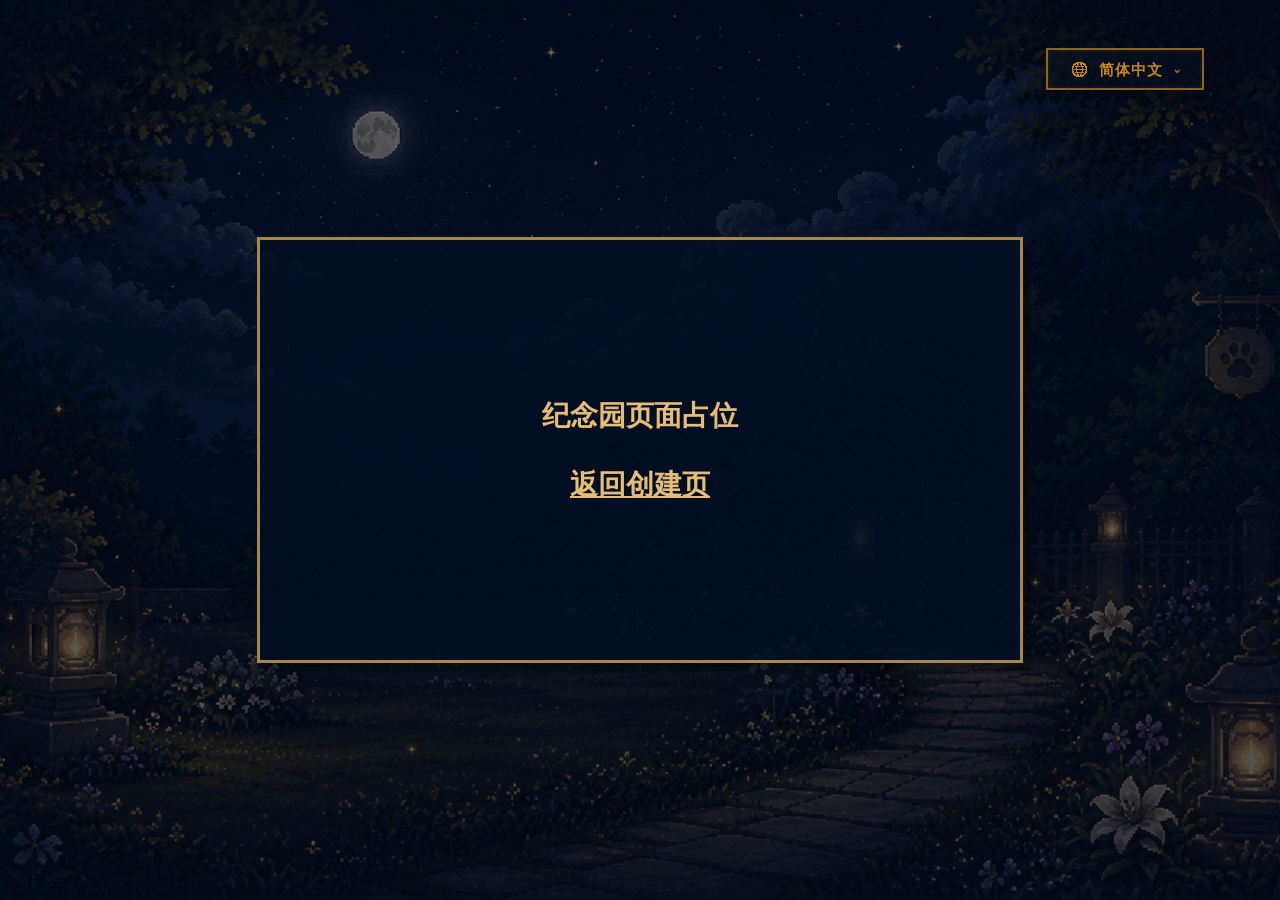
==== commit 14fe077c: "Add files via upload" ====
--- a/cemetery.html
+++ b/cemetery.html
@@ -11,8 +11,53 @@
 .card{width:760px;height:420px;border:3px solid rgba(219,171,97,.76);background:rgba(4,15,36,.84);box-shadow:8px 8px 0 rgba(0,0,0,.25);display:grid;place-items:center;text-align:center;font-size:28px;font-weight:900}
 a{color:#e5bd78}
 </style>
+<link rel="stylesheet" href="assets/global-language.css" />
 </head>
 <body>
-<div class="stage"><div class="card">纪念园页面占位<br><br><a href="create.html">返回创建页</a></div></div>
+<div class="stage">
+  <div class="language-fixed" id="languageBox">
+    <button class="language-button" type="button" id="languageButton" aria-label="选择语言">
+      <svg class="globe-svg" viewBox="0 0 24 24" aria-hidden="true">
+        <circle cx="12" cy="12" r="9" fill="none" stroke="currentColor" stroke-width="2" shape-rendering="crispEdges"/>
+        <path d="M4 12H20M6 8H18M6 16H18M12 3C9 6 8 9 8 12C8 15 9 18 12 21M12 3C15 6 16 9 16 12C16 15 15 18 12 21" fill="none" stroke="currentColor" stroke-width="1.6" shape-rendering="crispEdges"/>
+      </svg>
+      <span class="language-label" id="languageLabel">简体中文</span><span class="lang-arrow">⌄</span>
+    </button>
+    <div class="language-menu">
+      <button type="button" data-lang="zh-CN">简体中文</button>
+      <button type="button" data-lang="zh-TW">繁體中文</button>
+      <button type="button" data-lang="en">English</button>
+      <button type="button" data-lang="ja">日本語</button>
+    </div>
+  </div>
+  <div class="card"><div><span id="pageCopy">纪念园页面占位</span><br><br><a id="backLink" href="create.html">返回创建页</a></div></div>
+</div>
+<script>
+const TEXTS={
+  "zh-CN":{label:"简体中文",copy:"纪念园页面占位",back:"返回创建页"},
+  "zh-TW":{label:"繁體中文",copy:"紀念園頁面預留",back:"返回建立頁"},
+  "en":{label:"English",copy:"Memorial garden placeholder",back:"Back to creation"},
+  "ja":{label:"日本語",copy:"記念園ページ",back:"作成ページへ戻る"}
+};
+const languageBox=document.getElementById("languageBox");
+const languageButton=document.getElementById("languageButton");
+function applyLanguage(lang){
+  const data=TEXTS[lang]||TEXTS["zh-CN"];
+  document.documentElement.lang=lang;
+  document.getElementById("languageLabel").textContent=data.label;
+  document.getElementById("pageCopy").textContent=data.copy;
+  document.getElementById("backLink").textContent=data.back;
+  document.querySelectorAll(".language-menu button").forEach(button=>button.classList.toggle("active",button.dataset.lang===lang));
+}
+languageButton.addEventListener("click",event=>{event.stopPropagation();languageBox.classList.toggle("open")});
+document.querySelectorAll(".language-menu button").forEach(button=>button.addEventListener("click",event=>{
+  event.stopPropagation();
+  localStorage.setItem("petMemorialLanguage",button.dataset.lang);
+  applyLanguage(button.dataset.lang);
+  languageBox.classList.remove("open");
+}));
+document.addEventListener("click",()=>languageBox.classList.remove("open"));
+applyLanguage(localStorage.getItem("petMemorialLanguage")||"zh-CN");
+</script>
 </body>
-</html>+</html>
--- a/assets/global-language.css
+++ b/assets/global-language.css
@@ -0,0 +1,104 @@
+:root{--logo-gold:#c7841d}
+
+/* Shared language control: identical coordinates and styling on every page. */
+.header:has(.language-fixed){right:76px!important;top:48px!important}
+.header .top-actions:has(.language-fixed){padding-right:182px!important}
+.language-fixed{
+  position:fixed!important;
+  right:76px!important;
+  top:48px!important;
+  z-index:80!important;
+  width:auto!important;
+  height:auto!important
+}
+.language-fixed .language-button{
+  position:relative!important;
+  width:auto!important;
+  min-width:158px!important;
+  height:42px!important;
+  display:inline-flex!important;
+  align-items:center!important;
+  justify-content:center!important;
+  gap:10px!important;
+  padding:0 14px!important;
+  color:var(--logo-gold)!important;
+  background:rgba(8,17,35,.58)!important;
+  border:2px solid rgba(199,132,29,.72)!important;
+  box-shadow:inset 0 0 0 2px rgba(199,132,29,.05),0 8px 20px rgba(0,0,0,.17)!important;
+  font-family:"Microsoft YaHei","PingFang SC",sans-serif!important;
+  font-size:15px!important;
+  font-weight:800!important;
+  letter-spacing:1px!important;
+  line-height:1!important;
+  text-decoration:none!important;
+  cursor:pointer!important
+}
+.language-fixed .language-button::before,
+.language-fixed .language-button::after{display:none!important}
+.language-fixed .globe,
+.language-fixed .globe-svg{
+  width:19px!important;
+  height:19px!important;
+  flex:0 0 19px!important;
+  color:var(--logo-gold)!important;
+  opacity:1!important;
+  transform:none!important
+}
+.language-fixed .language-label,
+.language-fixed .language-button .button-label{
+  display:inline-block!important;
+  width:auto!important;
+  height:auto!important;
+  color:var(--logo-gold)!important;
+  font-family:"Microsoft YaHei","PingFang SC",sans-serif!important;
+  font-size:15px!important;
+  font-weight:800!important;
+  letter-spacing:1px!important;
+  line-height:1!important;
+  text-shadow:none!important;
+  transform:none!important;
+  white-space:nowrap!important
+}
+.language-fixed .lang-arrow{
+  display:inline-block!important;
+  color:var(--logo-gold)!important;
+  font-family:"Microsoft YaHei","PingFang SC",sans-serif!important;
+  font-size:14px!important;
+  line-height:1!important;
+  opacity:.86!important;
+  transform:translateY(-1px)!important
+}
+.language-fixed .language-menu,
+.language-fixed .menu{
+  position:absolute!important;
+  right:0!important;
+  top:50px!important;
+  width:158px!important;
+  padding:6px!important;
+  background:rgba(8,16,32,.97)!important;
+  border:2px solid rgba(199,132,29,.66)!important;
+  box-shadow:0 18px 34px rgba(0,0,0,.34)!important
+}
+.language-fixed .language-menu{display:none!important}
+.language-fixed .menu{display:none!important}
+.language-fixed.open .language-menu,
+.language-fixed .language-menu.open,
+.language-fixed .menu.open{display:grid!important;gap:4px!important}
+.language-fixed .language-menu button,
+.language-fixed .menu button{
+  height:34px!important;
+  padding:0!important;
+  border:0!important;
+  color:var(--logo-gold)!important;
+  background:transparent!important;
+  font-family:"Microsoft YaHei","PingFang SC",sans-serif!important;
+  font-size:14px!important;
+  font-weight:800!important;
+  letter-spacing:.8px!important;
+  line-height:34px!important;
+  text-align:center!important
+}
+.language-fixed .language-menu button:hover,
+.language-fixed .language-menu button.active,
+.language-fixed .menu button:hover,
+.language-fixed .menu button.active{background:rgba(199,132,29,.12)!important}
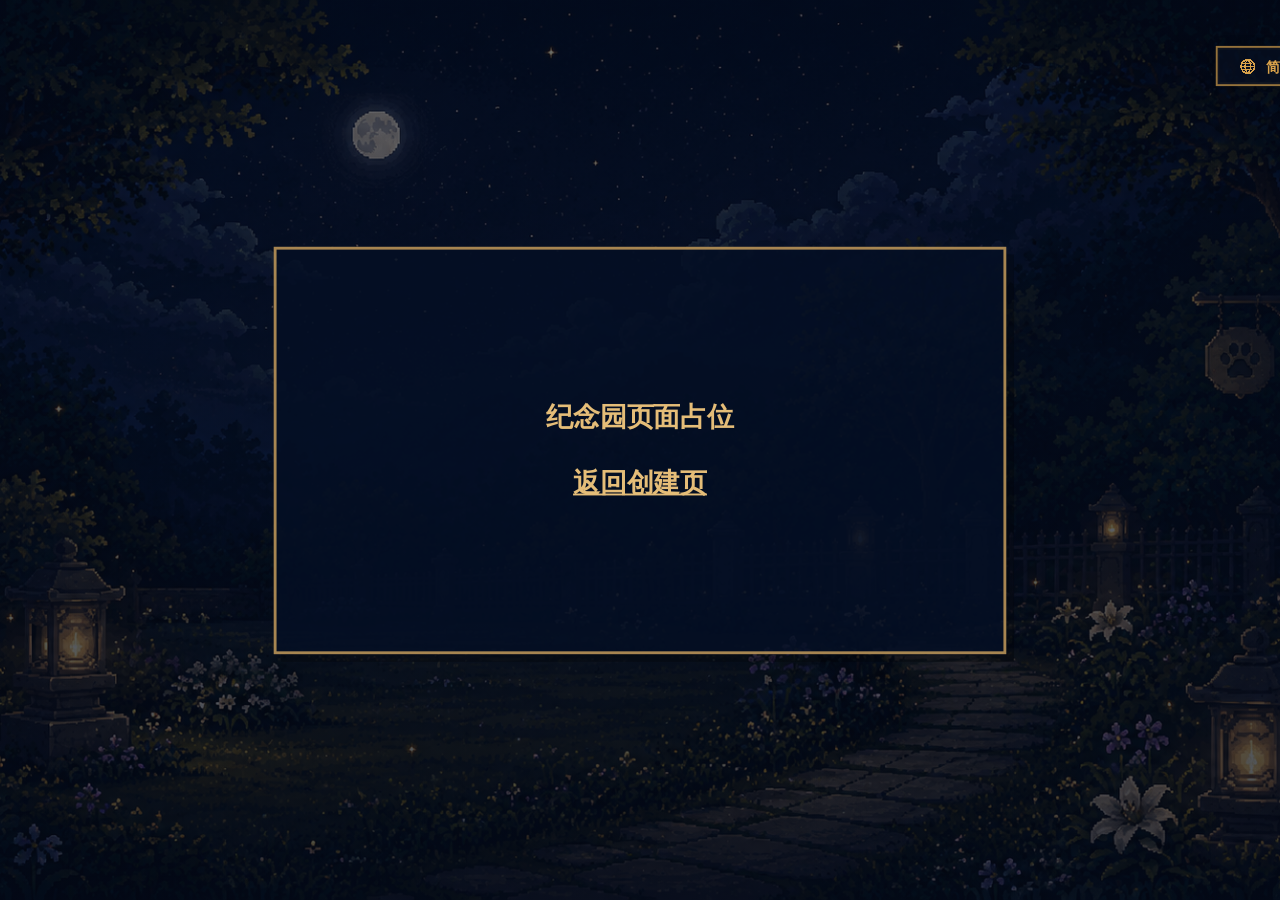
==== commit e978833b: "Add files via upload" ====
--- a/cemetery.html
+++ b/cemetery.html
@@ -7,14 +7,14 @@
 <style>
 html,body{margin:0;width:100%;height:100%;overflow:hidden;background:#050d19}
 body{font-family:"SimSun","Courier New",monospace;color:#e5bd78}
-.stage{position:fixed;inset:0;background:linear-gradient(rgba(4,9,22,.58),rgba(4,9,22,.70)),url("assets/create_garden_bg.png") center/cover no-repeat;display:grid;place-items:center}
+.stage{position:absolute;left:50%;top:50%;width:1672px;height:941px;transform-origin:center center;background:linear-gradient(rgba(4,9,22,.58),rgba(4,9,22,.70)),url("assets/create_garden_bg.png") center/cover no-repeat;display:grid;place-items:center}
 .card{width:760px;height:420px;border:3px solid rgba(219,171,97,.76);background:rgba(4,15,36,.84);box-shadow:8px 8px 0 rgba(0,0,0,.25);display:grid;place-items:center;text-align:center;font-size:28px;font-weight:900}
 a{color:#e5bd78}
 </style>
 <link rel="stylesheet" href="assets/global-language.css" />
 </head>
 <body>
-<div class="stage">
+<div class="stage" id="stage">
   <div class="language-fixed" id="languageBox">
     <button class="language-button" type="button" id="languageButton" aria-label="选择语言">
       <svg class="globe-svg" viewBox="0 0 24 24" aria-hidden="true">
@@ -39,6 +39,9 @@
   "en":{label:"English",copy:"Memorial garden placeholder",back:"Back to creation"},
   "ja":{label:"日本語",copy:"記念園ページ",back:"作成ページへ戻る"}
 };
+const stage=document.getElementById("stage");
+function resizeStage(){const scale=Math.max(innerWidth/1672,innerHeight/941);stage.style.transform=`translate(-50%, -50%) scale(${scale})`}
+addEventListener("resize",resizeStage);resizeStage();
 const languageBox=document.getElementById("languageBox");
 const languageButton=document.getElementById("languageButton");
 function applyLanguage(lang){
--- a/assets/global-language.css
+++ b/assets/global-language.css
@@ -1,4 +1,4 @@
-:root{--logo-gold:#c7841d}
+:root{--logo-gold:#d9a24a}
 
 /* Shared language control: identical coordinates and styling on every page. */
 .header:has(.language-fixed){right:76px!important;top:48px!important}
@@ -23,8 +23,8 @@
   padding:0 14px!important;
   color:var(--logo-gold)!important;
   background:rgba(8,17,35,.58)!important;
-  border:2px solid rgba(199,132,29,.72)!important;
-  box-shadow:inset 0 0 0 2px rgba(199,132,29,.05),0 8px 20px rgba(0,0,0,.17)!important;
+  border:2px solid rgba(217,162,74,.68)!important;
+  box-shadow:inset 0 0 0 2px rgba(217,162,74,.05),0 8px 20px rgba(0,0,0,.17)!important;
   font-family:"Microsoft YaHei","PingFang SC",sans-serif!important;
   font-size:15px!important;
   font-weight:800!important;
@@ -76,7 +76,7 @@
   width:158px!important;
   padding:6px!important;
   background:rgba(8,16,32,.97)!important;
-  border:2px solid rgba(199,132,29,.66)!important;
+  border:2px solid rgba(217,162,74,.62)!important;
   box-shadow:0 18px 34px rgba(0,0,0,.34)!important
 }
 .language-fixed .language-menu{display:none!important}
@@ -101,4 +101,4 @@
 .language-fixed .language-menu button:hover,
 .language-fixed .language-menu button.active,
 .language-fixed .menu button:hover,
-.language-fixed .menu button.active{background:rgba(199,132,29,.12)!important}
+.language-fixed .menu button.active{background:rgba(217,162,74,.12)!important}
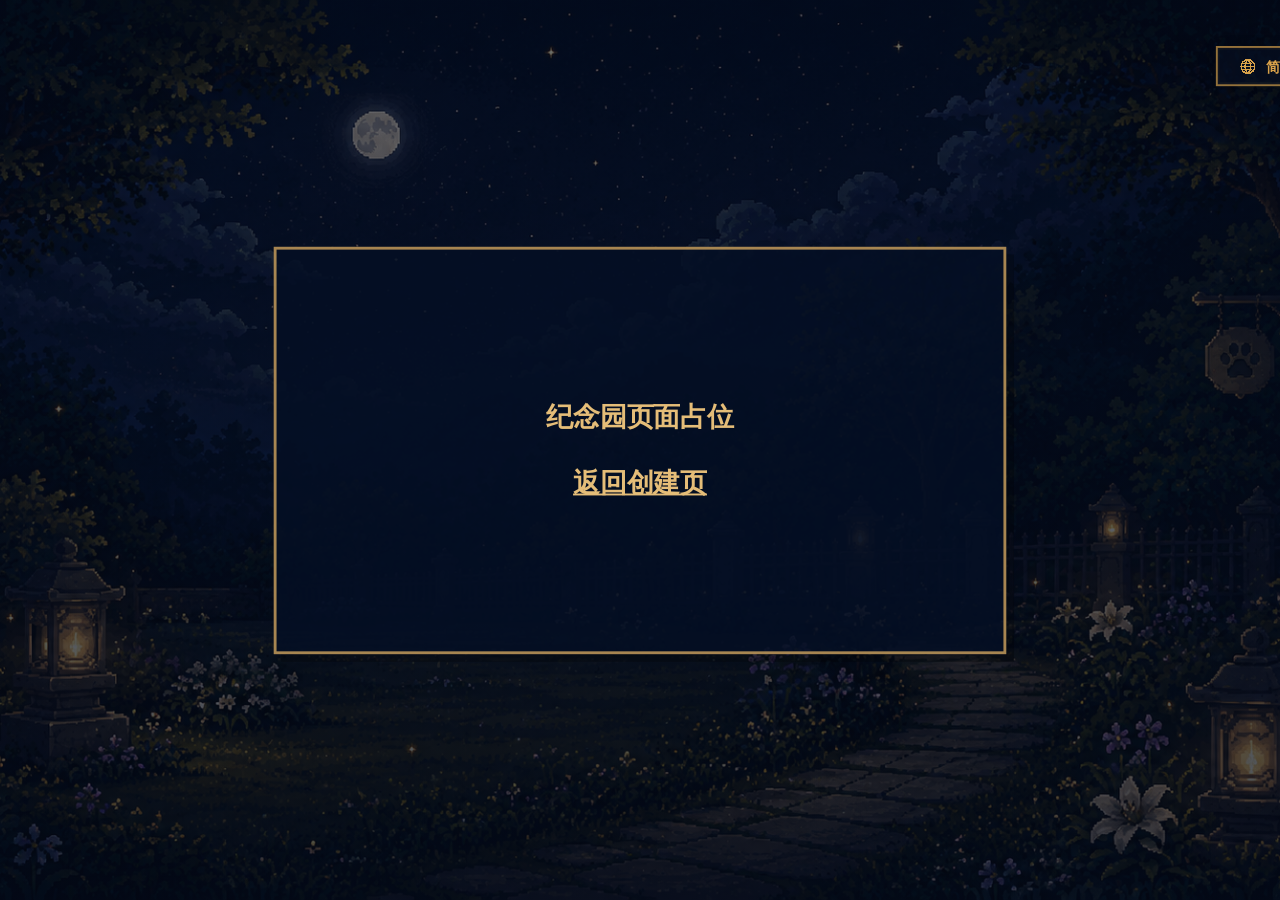
==== commit 99159857: "Add files via upload" ====
--- a/cemetery.html
+++ b/cemetery.html
@@ -12,6 +12,7 @@
 a{color:#e5bd78}
 </style>
 <link rel="stylesheet" href="assets/global-language.css" />
+<script src="assets/global-language.js" defer></script>
 </head>
 <body>
 <div class="stage" id="stage">
--- a/assets/global-language.css
+++ b/assets/global-language.css
@@ -1,15 +1,18 @@
 :root{--logo-gold:#d9a24a}
 
 /* Shared language control: identical coordinates and styling on every page. */
-.header:has(.language-fixed){right:76px!important;top:48px!important}
-.header .top-actions:has(.language-fixed){padding-right:182px!important}
+.header:has(.language-fixed),
+.header.has-fixed-language{right:76px!important;top:48px!important}
+.header .top-actions:has(.language-fixed),
+.header.has-fixed-language .top-actions{padding-right:182px!important}
 .language-fixed{
   position:fixed!important;
   right:76px!important;
   top:48px!important;
   z-index:80!important;
   width:auto!important;
-  height:auto!important
+  height:auto!important;
+  transform-origin:top right!important
 }
 .language-fixed .language-button{
   position:relative!important;
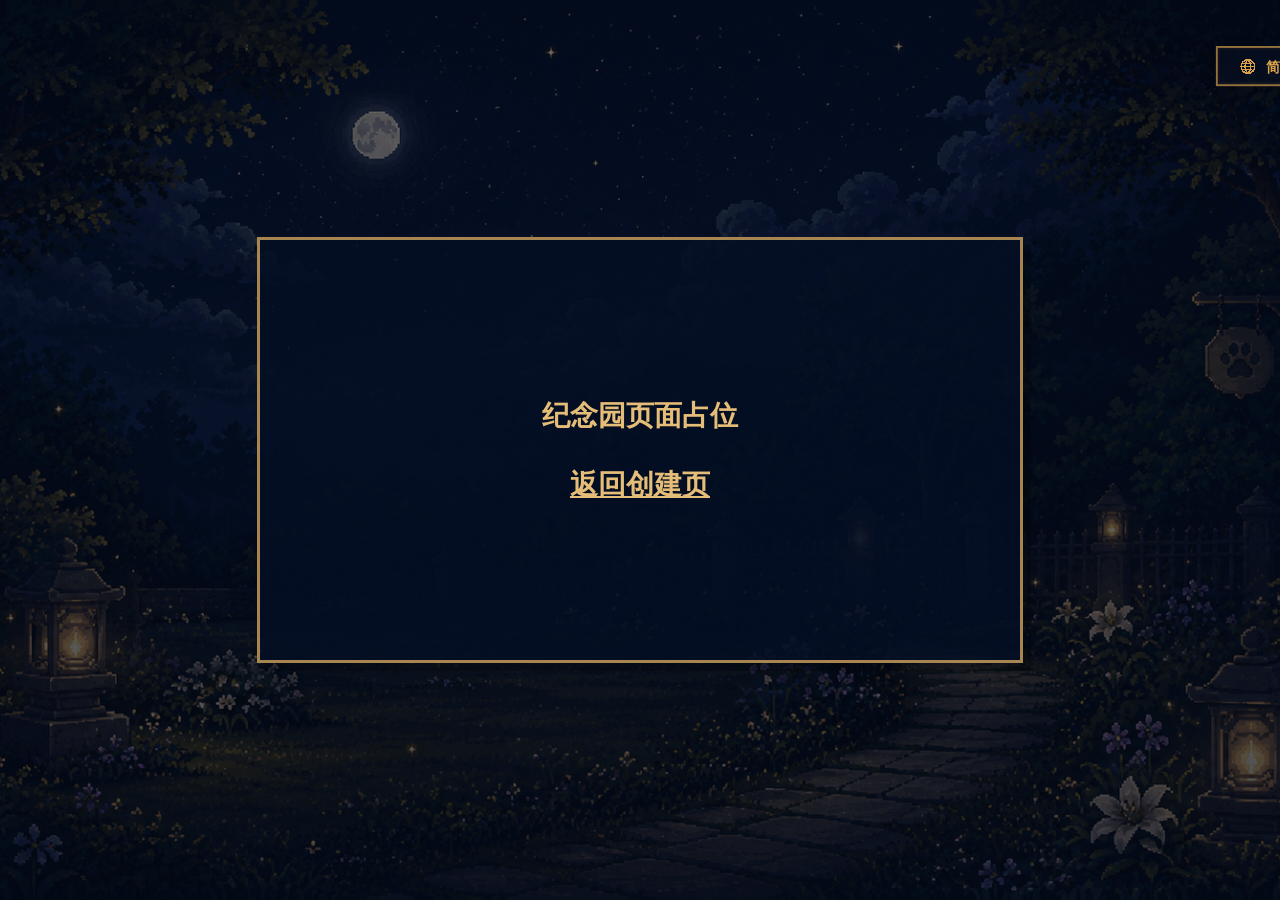
==== commit eaee4217: "Add files via upload" ====
--- a/cemetery.html
+++ b/cemetery.html
@@ -7,7 +7,7 @@
 <style>
 html,body{margin:0;width:100%;height:100%;overflow:hidden;background:#050d19}
 body{font-family:"SimSun","Courier New",monospace;color:#e5bd78}
-.stage{position:absolute;left:50%;top:50%;width:1672px;height:941px;transform-origin:center center;background:linear-gradient(rgba(4,9,22,.58),rgba(4,9,22,.70)),url("assets/create_garden_bg.png") center/cover no-repeat;display:grid;place-items:center}
+.stage{position:fixed;inset:0;background:linear-gradient(rgba(4,9,22,.58),rgba(4,9,22,.70)),url("assets/create_garden_bg.png") center/cover no-repeat;display:grid;place-items:center}
 .card{width:760px;height:420px;border:3px solid rgba(219,171,97,.76);background:rgba(4,15,36,.84);box-shadow:8px 8px 0 rgba(0,0,0,.25);display:grid;place-items:center;text-align:center;font-size:28px;font-weight:900}
 a{color:#e5bd78}
 </style>
@@ -15,7 +15,7 @@
 <script src="assets/global-language.js" defer></script>
 </head>
 <body>
-<div class="stage" id="stage">
+<div class="stage">
   <div class="language-fixed" id="languageBox">
     <button class="language-button" type="button" id="languageButton" aria-label="选择语言">
       <svg class="globe-svg" viewBox="0 0 24 24" aria-hidden="true">
@@ -40,9 +40,6 @@
   "en":{label:"English",copy:"Memorial garden placeholder",back:"Back to creation"},
   "ja":{label:"日本語",copy:"記念園ページ",back:"作成ページへ戻る"}
 };
-const stage=document.getElementById("stage");
-function resizeStage(){const scale=Math.max(innerWidth/1672,innerHeight/941);stage.style.transform=`translate(-50%, -50%) scale(${scale})`}
-addEventListener("resize",resizeStage);resizeStage();
 const languageBox=document.getElementById("languageBox");
 const languageButton=document.getElementById("languageButton");
 function applyLanguage(lang){
--- a/assets/global-language.css
+++ b/assets/global-language.css
@@ -13,6 +13,41 @@
   width:auto!important;
   height:auto!important;
   transform-origin:top right!important
+}
+.global-back-fixed{
+  width:148px!important;
+  min-width:148px!important;
+  height:42px!important;
+  display:inline-flex!important;
+  align-items:center!important;
+  justify-content:center!important;
+  padding:0 14px!important;
+  color:var(--logo-gold)!important;
+  background:rgba(8,17,35,.58)!important;
+  border:2px solid rgba(217,162,74,.68)!important;
+  box-shadow:inset 0 0 0 2px rgba(217,162,74,.05),0 8px 20px rgba(0,0,0,.17)!important;
+  font-family:"Microsoft YaHei","PingFang SC",sans-serif!important;
+  font-size:15px!important;
+  font-weight:800!important;
+  letter-spacing:1px!important;
+  line-height:1!important;
+  text-decoration:none!important;
+  transform-origin:top right!important
+}
+.global-back-fixed::before,.global-back-fixed::after{display:none!important}
+.global-back-fixed .button-label{
+  display:inline-block!important;
+  width:auto!important;
+  height:auto!important;
+  color:var(--logo-gold)!important;
+  font-family:"Microsoft YaHei","PingFang SC",sans-serif!important;
+  font-size:15px!important;
+  font-weight:800!important;
+  letter-spacing:1px!important;
+  line-height:1!important;
+  text-shadow:none!important;
+  transform:none!important;
+  white-space:nowrap!important
 }
 .language-fixed .language-button{
   position:relative!important;
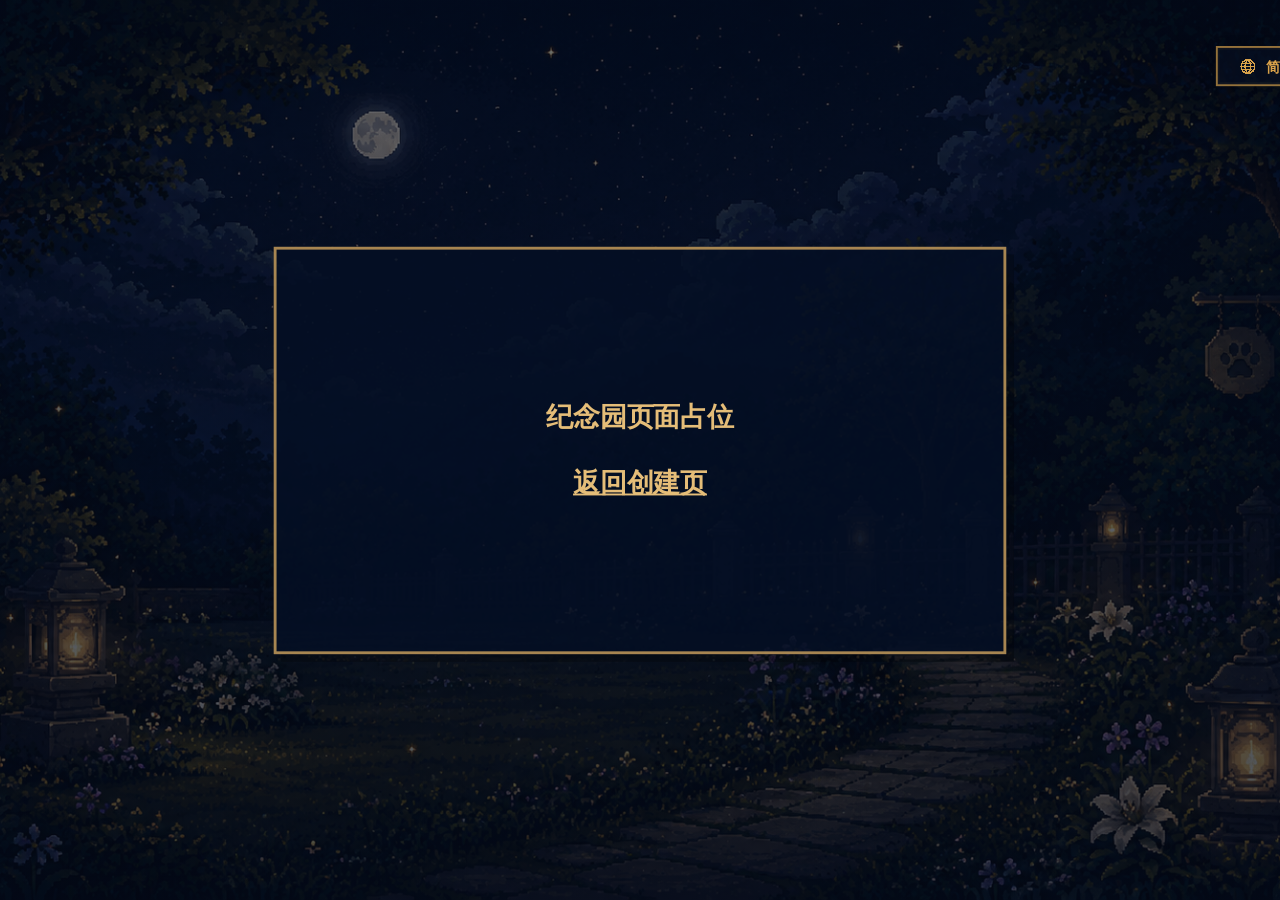
==== commit 6ca49fc3: "Add files via upload" ====
--- a/cemetery.html
+++ b/cemetery.html
@@ -7,7 +7,7 @@
 <style>
 html,body{margin:0;width:100%;height:100%;overflow:hidden;background:#050d19}
 body{font-family:"SimSun","Courier New",monospace;color:#e5bd78}
-.stage{position:fixed;inset:0;background:linear-gradient(rgba(4,9,22,.58),rgba(4,9,22,.70)),url("assets/create_garden_bg.png") center/cover no-repeat;display:grid;place-items:center}
+.stage{position:absolute;left:50%;top:50%;width:1672px;height:941px;transform-origin:center center;background:linear-gradient(rgba(4,9,22,.58),rgba(4,9,22,.70)),url("assets/create_garden_bg.png") center/cover no-repeat;display:grid;place-items:center}
 .card{width:760px;height:420px;border:3px solid rgba(219,171,97,.76);background:rgba(4,15,36,.84);box-shadow:8px 8px 0 rgba(0,0,0,.25);display:grid;place-items:center;text-align:center;font-size:28px;font-weight:900}
 a{color:#e5bd78}
 </style>
@@ -15,7 +15,7 @@
 <script src="assets/global-language.js" defer></script>
 </head>
 <body>
-<div class="stage">
+<div class="stage" id="stage">
   <div class="language-fixed" id="languageBox">
     <button class="language-button" type="button" id="languageButton" aria-label="选择语言">
       <svg class="globe-svg" viewBox="0 0 24 24" aria-hidden="true">
@@ -40,6 +40,9 @@
   "en":{label:"English",copy:"Memorial garden placeholder",back:"Back to creation"},
   "ja":{label:"日本語",copy:"記念園ページ",back:"作成ページへ戻る"}
 };
+const stage=document.getElementById("stage");
+function resizeStage(){const scale=Math.max(innerWidth/1672,innerHeight/941);stage.style.transform=`translate(-50%, -50%) scale(${scale})`}
+addEventListener("resize",resizeStage);resizeStage();
 const languageBox=document.getElementById("languageBox");
 const languageButton=document.getElementById("languageButton");
 function applyLanguage(lang){
--- a/assets/global-language.css
+++ b/assets/global-language.css
@@ -15,9 +15,11 @@
   transform-origin:top right!important
 }
 .global-back-fixed{
-  width:148px!important;
-  min-width:148px!important;
+  width:158px!important;
+  min-width:158px!important;
+  max-width:158px!important;
   height:42px!important;
+  box-sizing:border-box!important;
   display:inline-flex!important;
   align-items:center!important;
   justify-content:center!important;
@@ -51,9 +53,11 @@
 }
 .language-fixed .language-button{
   position:relative!important;
-  width:auto!important;
+  width:158px!important;
   min-width:158px!important;
+  max-width:158px!important;
   height:42px!important;
+  box-sizing:border-box!important;
   display:inline-flex!important;
   align-items:center!important;
   justify-content:center!important;
